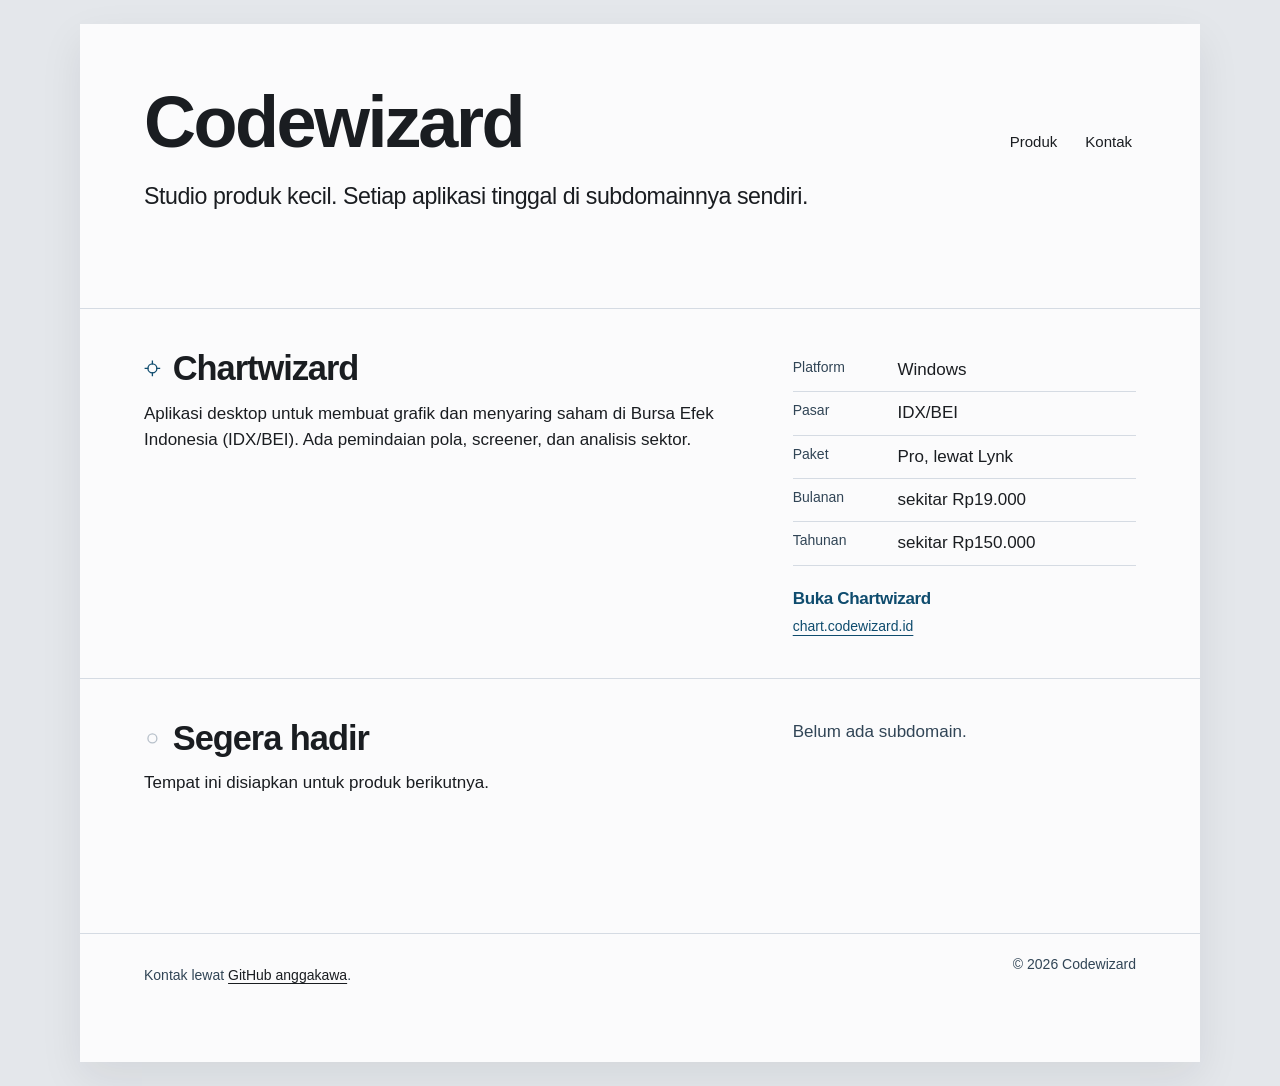
==== index.html @ c49f13eb "Add the Codewizard studio landing page A static imprint for codewizard.id, with Chartwizard as the f" ====
<!DOCTYPE html>
<html lang="id">
  <head>
    <meta charset="utf-8">
    <meta name="viewport" content="width=device-width, initial-scale=1">
    <title>Codewizard — Studio produk</title>
    <meta name="description" content="Codewizard adalah studio produk kecil. Chartwizard, aplikasi grafik dan penyaring saham IDX/BEI untuk Windows, ada di chart.codewizard.id.">
    <link rel="canonical" href="https://codewizard.id/">
    <meta name="theme-color" content="#fbfbfc">
    <meta name="color-scheme" content="light">
    <meta property="og:site_name" content="Codewizard">
    <meta property="og:title" content="Codewizard — Studio produk">
    <meta property="og:description" content="Studio produk kecil. Chartwizard, aplikasi grafik dan penyaring saham IDX/BEI untuk Windows, ada di chart.codewizard.id.">
    <meta property="og:url" content="https://codewizard.id/">
    <meta property="og:type" content="website">
    <meta property="og:locale" content="id_ID">
    <meta property="og:image" content="https://codewizard.id/og.png">
    <meta property="og:image:width" content="1200">
    <meta property="og:image:height" content="630">
    <meta property="og:image:alt" content="Codewizard, studio produk kecil.">
    <meta name="twitter:card" content="summary_large_image">
    <meta name="twitter:title" content="Codewizard — Studio produk">
    <meta name="twitter:description" content="Studio produk kecil. Chartwizard, aplikasi grafik dan penyaring saham IDX/BEI untuk Windows, ada di chart.codewizard.id.">
    <meta name="twitter:image" content="https://codewizard.id/og.png">
    <link rel="icon" href="/favicon.svg" type="image/svg+xml">
    <link rel="icon" href="/favicon-32.png" type="image/png" sizes="32x32">
    <link rel="apple-touch-icon" href="/apple-touch-icon.png">
    <link rel="preload" href="/fonts/schibsted-grotesk-latin.woff2" as="font" type="font/woff2" crossorigin>
    <link rel="stylesheet" href="/styles.css">
    <script type="application/ld+json">
      {
        "@context": "https://schema.org",
        "@type": "Organization",
        "name": "Codewizard",
        "url": "https://codewizard.id/",
        "description": "Studio produk kecil. Setiap aplikasi tinggal di subdomainnya sendiri.",
        "sameAs": ["https://github.com/anggakawa"]
      }
    </script>
  </head>
  <body>
    <a class="lewati" href="#daftar">Langsung ke daftar produk</a>
    <div class="lembar">
      <header class="kepala">
        <h1><a href="/">Codewizard</a></h1>
        <nav aria-label="Utama">
          <a href="#daftar">Produk</a>
          <a href="#kolofon">Kontak</a>
        </nav>
      </header>
      <main>
        <p class="pengantar">Studio produk kecil. Setiap aplikasi tinggal di subdomainnya sendiri.</p>
        <section id="daftar" class="daftar" aria-label="Daftar produk">
          <!-- Fallback tanpa JavaScript. Jaga agar sama dengan products.js. -->
          <article class="produk">
            <div class="produk-isi">
              <h2>
                <svg class="register" viewBox="0 0 16 16" aria-hidden="true">
                  <circle cx="8" cy="8" r="4.25" fill="none" stroke="currentColor" stroke-width="1.25"></circle>
                  <path class="register-jarum" d="M8 1.2v2.5M8 12.3v2.5M1.2 8h2.5M12.3 8h2.5" fill="none" stroke="currentColor" stroke-width="1.25" stroke-linecap="square"></path>
                </svg><span>Chartwizard</span>
              </h2>
              <p>Aplikasi desktop untuk membuat grafik dan menyaring saham di Bursa Efek Indonesia (IDX/BEI). Ada pemindaian pola, screener, dan analisis sektor.</p>
            </div>
            <div class="produk-meta">
              <dl class="spesifikasi">
                <div>
                  <dt>Platform</dt>
                  <dd>Windows</dd>
                </div>
                <div>
                  <dt>Pasar</dt>
                  <dd>IDX/BEI</dd>
                </div>
                <div>
                  <dt>Paket</dt>
                  <dd>Pro, lewat Lynk</dd>
                </div>
                <div>
                  <dt>Bulanan</dt>
                  <dd>sekitar Rp19.000</dd>
                </div>
                <div>
                  <dt>Tahunan</dt>
                  <dd>sekitar Rp150.000</dd>
                </div>
              </dl>
              <a class="buka" href="https://chart.codewizard.id">
                <span class="buka-aksi">Buka Chartwizard</span>
                <span class="buka-domain">chart.codewizard.id</span>
              </a>
            </div>
          </article>
          <article class="produk produk-segera">
            <div class="produk-isi">
              <h2>
                <svg class="register register-kosong" viewBox="0 0 16 16" aria-hidden="true">
                  <circle cx="8" cy="8" r="4.25" fill="none" stroke="currentColor" stroke-width="1.25"></circle>
                </svg><span>Segera hadir</span>
              </h2>
              <p>Tempat ini disiapkan untuk produk berikutnya.</p>
            </div>
            <div class="produk-meta">
              <p class="kosong">Belum ada subdomain.</p>
            </div>
          </article>
        </section>
      </main>
      <footer id="kolofon" class="kolofon">
        <p>Kontak lewat <a href="https://github.com/anggakawa">GitHub anggakawa</a>.</p>
        <p>© 2026 Codewizard</p>
      </footer>
    </div>
    <script src="/products.js" defer></script>
    <script src="/site.js" defer></script>
  </body>
</html>
---- styles.css ----
@font-face {
  font-family: "Schibsted Grotesk";
  src: url("fonts/schibsted-grotesk-latin.woff2") format("woff2");
  font-weight: 400 900;
  font-style: normal;
  font-display: swap;
}

:root {
  /* Color */
  --color-desk: #e4e7eb;
  --color-sheet: #fbfbfc;
  --color-ink: #1a1d21;
  --color-secondary: #314556;
  --color-rule: #d5dbe3;
  --color-rule-strong: #b7c0ca;
  --color-accent: #0f4c6e;
  --color-hover: #f3f6f8;
  --color-select: #d3e3ee;
  --color-shadow: rgba(22, 26, 32, 0.08);

  /* Type */
  --font-sans: "Schibsted Grotesk", "Segoe UI", sans-serif;
  --font-size-display: clamp(2.4rem, 8vw, 4.5rem);
  --font-size-headline: clamp(2.2rem, 6vw, 3.5rem);
  --font-size-title: clamp(1.65rem, 3vw, 2.15rem);
  --font-size-lead: clamp(1.2rem, 2vw, 1.45rem);
  --font-size-body: 1.0625rem;
  --font-size-nav: 0.9375rem;
  --font-size-label: 0.875rem;
  --font-size-mark: 1.25rem;
  --font-weight-regular: 400;
  --font-weight-semibold: 600;
  --line-height-display: 0.96;
  --line-height-title: 1.15;
  --line-height-lead: 1.4;
  --line-height-body: 1.55;
  --letter-spacing-display: -0.035em;
  --letter-spacing-title: -0.03em;
  --letter-spacing-lead: -0.02em;
  --letter-spacing-action: -0.02em;

  /* Spacing */
  --space-1: 0.25rem;
  --space-2: 0.5rem;
  --space-3: 0.75rem;
  --space-4: 1rem;
  --space-5: 1.25rem;
  --space-6: 1.5rem;
  --space-7: 2rem;
  --space-8: 2.5rem;
  --space-9: 3rem;
  --space-sheet-x: clamp(1.25rem, 5vw, 4.5rem);
  --space-sheet-y: clamp(1.75rem, 5vw, 4.25rem);
  --space-section: clamp(3.25rem, 8vw, 6rem);
  --space-section-end: clamp(3.5rem, 9vw, 6rem);
  --space-error: clamp(3rem, 8vw, 5.5rem);

  /* Radius — the sheet stays square; the only curve is the drawn register mark. */
  --radius-none: 0;
  --radius-sheet: 0;

  /* Elevation and motion */
  --shadow-sheet: 0 16px 40px var(--color-shadow);
  --ease-arrive: cubic-bezier(0.16, 1, 0.3, 1);
  --duration-feedback: 150ms;
  --duration-state: 180ms;
  --duration-focal: 680ms;

  color-scheme: light;
}

*,
*::before,
*::after {
  box-sizing: border-box;
}

html {
  scrollbar-color: var(--color-rule-strong) transparent;
}

body {
  margin: 0;
  min-height: 100dvh;
  background: var(--color-desk);
  color: var(--color-ink);
  font-family: var(--font-sans);
  font-weight: var(--font-weight-regular);
  font-size: var(--font-size-body);
  line-height: var(--line-height-body);
  font-synthesis: none;
  text-rendering: optimizeLegibility;
  caret-color: var(--color-accent);
}

::selection {
  background: var(--color-select);
  color: var(--color-ink);
}

:focus-visible {
  outline: 2px solid var(--color-accent);
  outline-offset: 3px;
}

a {
  text-underline-offset: 0.22em;
  touch-action: manipulation;
}

.lewati {
  position: absolute;
  left: var(--space-4);
  top: 0;
  transform: translateY(-120%);
  background: var(--color-sheet);
  color: var(--color-ink);
  padding: var(--space-2) var(--space-4);
  border-radius: var(--radius-none);
  z-index: 2;
}

.lewati:focus {
  transform: none;
}

.lembar {
  display: flex;
  flex-direction: column;
  width: min(70rem, calc(100% - var(--space-9)));
  min-height: calc(100dvh - var(--space-9));
  margin: var(--space-6) auto;
  padding: var(--space-sheet-y) var(--space-sheet-x);
  background: var(--color-sheet);
  border-radius: var(--radius-sheet);
  box-shadow: var(--shadow-sheet);
}

.kepala {
  display: flex;
  flex-wrap: wrap;
  justify-content: space-between;
  align-items: baseline;
  gap: var(--space-3) var(--space-6);
}

h1,
.nama {
  margin: 0;
  color: var(--color-ink);
  font-weight: var(--font-weight-semibold);
  letter-spacing: var(--letter-spacing-display);
  line-height: var(--line-height-display);
  text-wrap: balance;
}

h1 {
  font-size: var(--font-size-display);
}

h1 a,
.nama {
  color: inherit;
  text-decoration: none;
  transition: color var(--duration-feedback) var(--ease-arrive), opacity var(--duration-feedback) linear;
}

h1 a:hover,
.nama:hover {
  opacity: 0.72;
}

h1 a:active,
.nama:active {
  opacity: 0.56;
}

.nama {
  font-size: var(--font-size-mark);
  letter-spacing: var(--letter-spacing-title);
}

nav {
  display: flex;
  gap: var(--space-5);
}

nav a {
  display: inline-flex;
  align-items: center;
  min-height: 2.75rem;
  padding: var(--space-2) var(--space-1);
  color: var(--color-ink);
  font-size: var(--font-size-nav);
  text-decoration: none;
  border-radius: var(--radius-none);
  transition: color var(--duration-feedback) var(--ease-arrive), opacity var(--duration-feedback) linear;
}

nav a:hover {
  color: var(--color-accent);
  text-decoration: underline;
  text-decoration-thickness: 1px;
}

nav a:active {
  opacity: 0.72;
}

.pengantar {
  max-width: 34em;
  margin: var(--space-4) 0 0;
  font-size: var(--font-size-lead);
  line-height: var(--line-height-lead);
  letter-spacing: var(--letter-spacing-lead);
  text-wrap: pretty;
}

main {
  display: flex;
  flex-direction: column;
  flex: 1;
}

.daftar {
  margin-top: var(--space-section);
  margin-bottom: var(--space-section-end);
}

.produk {
  display: grid;
  grid-template-columns: minmax(0, 1.4fr) minmax(15rem, 0.8fr);
  gap: var(--space-5) var(--space-9);
  margin-inline: calc(-1 * var(--space-sheet-x));
  padding: var(--space-8) var(--space-sheet-x);
  border-top: 1px solid var(--color-rule);
  border-radius: var(--radius-none);
  position: relative;
  transition: background-color var(--duration-state) var(--ease-arrive);
}

.produk:has(.buka:hover),
.produk:has(.buka:focus-visible) {
  background: var(--color-hover);
}

.produk:has(.buka):focus-within {
  outline: 2px solid var(--color-accent);
  outline-offset: -2px;
}

.produk:has(.buka) .buka:focus-visible {
  outline: none;
}

.produk-segera {
  cursor: default;
}

.produk h2 {
  display: flex;
  align-items: center;
  gap: var(--space-3);
  margin: 0 0 var(--space-3);
  font-size: var(--font-size-title);
  font-weight: var(--font-weight-semibold);
  letter-spacing: var(--letter-spacing-title);
  line-height: var(--line-height-title);
  text-wrap: balance;
}

.produk p {
  max-width: 38em;
  margin: 0;
}

.register {
  width: 1.05rem;
  height: 1.05rem;
  flex: none;
  color: var(--color-accent);
}

.register-kosong {
  color: var(--color-rule-strong);
}

/* The circle stays. The crosshairs slide into register once, on the first live title. */
.produk:not(.produk-segera):first-child .register-jarum {
  transform-box: fill-box;
  transform-origin: center;
  opacity: 1;
  animation: daftar-register var(--duration-focal) var(--ease-arrive);
}

.produk-meta {
  align-self: start;
}

.spesifikasi {
  margin: 0;
}

.spesifikasi div {
  display: grid;
  grid-template-columns: 5.8rem minmax(0, 1fr);
  gap: var(--space-3);
  padding: var(--space-2) 0;
  border-bottom: 1px solid var(--color-rule);
}

.spesifikasi dt {
  color: var(--color-secondary);
  font-size: var(--font-size-label);
}

.spesifikasi dd {
  margin: 0;
  font-variant-numeric: tabular-nums;
}

.buka {
  display: flex;
  flex-direction: column;
  align-items: flex-start;
  gap: var(--space-1);
  margin-top: var(--space-5);
  min-height: 2.75rem;
  color: var(--color-accent);
  text-decoration: none;
  border-radius: var(--radius-none);
}

.buka-aksi {
  display: inline-block;
  font-weight: var(--font-weight-semibold);
  letter-spacing: var(--letter-spacing-action);
  transition: transform var(--duration-feedback) var(--ease-arrive), opacity var(--duration-feedback) linear;
}

.buka:hover .buka-aksi,
.buka:focus-visible .buka-aksi {
  transform: translateX(3px);
}

.buka:active .buka-aksi {
  transform: translateX(1px);
  opacity: 0.72;
}

.buka-domain {
  font-size: var(--font-size-label);
  text-decoration: underline;
  text-decoration-thickness: 1px;
  overflow-wrap: anywhere;
}

.produk .buka::after {
  content: "";
  position: absolute;
  inset: 0;
}

.kosong {
  margin: 0;
  color: var(--color-secondary);
}

.halaman-hilang h1 {
  margin-top: var(--space-error);
  font-size: var(--font-size-headline);
}

.halaman-hilang .pengantar {
  margin-top: var(--space-4);
}

.halaman-hilang .buka {
  margin-top: var(--space-7);
}

.kolofon {
  display: flex;
  flex-wrap: wrap;
  justify-content: space-between;
  gap: var(--space-2) var(--space-6);
  margin-top: auto;
  margin-inline: calc(-1 * var(--space-sheet-x));
  padding: var(--space-5) var(--space-sheet-x) 0;
  border-top: 1px solid var(--color-rule);
  color: var(--color-secondary);
  font-size: var(--font-size-label);
}

.kolofon p {
  margin: 0;
}

.kolofon a {
  display: inline-flex;
  align-items: center;
  min-height: 2.75rem;
  color: var(--color-ink);
  border-radius: var(--radius-none);
  transition: color var(--duration-feedback) var(--ease-arrive), opacity var(--duration-feedback) linear;
}

.kolofon a:hover {
  color: var(--color-accent);
}

.kolofon a:active {
  opacity: 0.72;
}

@keyframes daftar-register {
  from {
    transform: translate(3px, 3px);
    opacity: 0.45;
  }
  to {
    transform: translate(0, 0);
    opacity: 1;
  }
}

@media (max-width: 720px) {
  .lembar {
    width: 100%;
    min-height: 100dvh;
    margin: 0;
    box-shadow: none;
  }

  .produk {
    grid-template-columns: 1fr;
    gap: var(--space-6);
  }
}

@media (prefers-reduced-motion: reduce) {
  .produk:not(.produk-segera):first-child .register-jarum {
    animation: none;
    transform: none;
    opacity: 1;
  }

  .buka:hover .buka-aksi,
  .buka:focus-visible .buka-aksi,
  .buka:active .buka-aksi {
    transform: none;
  }
}

@media print {
  body {
    background: var(--color-sheet);
  }

  .lembar {
    width: auto;
    min-height: 0;
    margin: 0;
    box-shadow: none;
  }

  .lewati {
    display: none;
  }
}
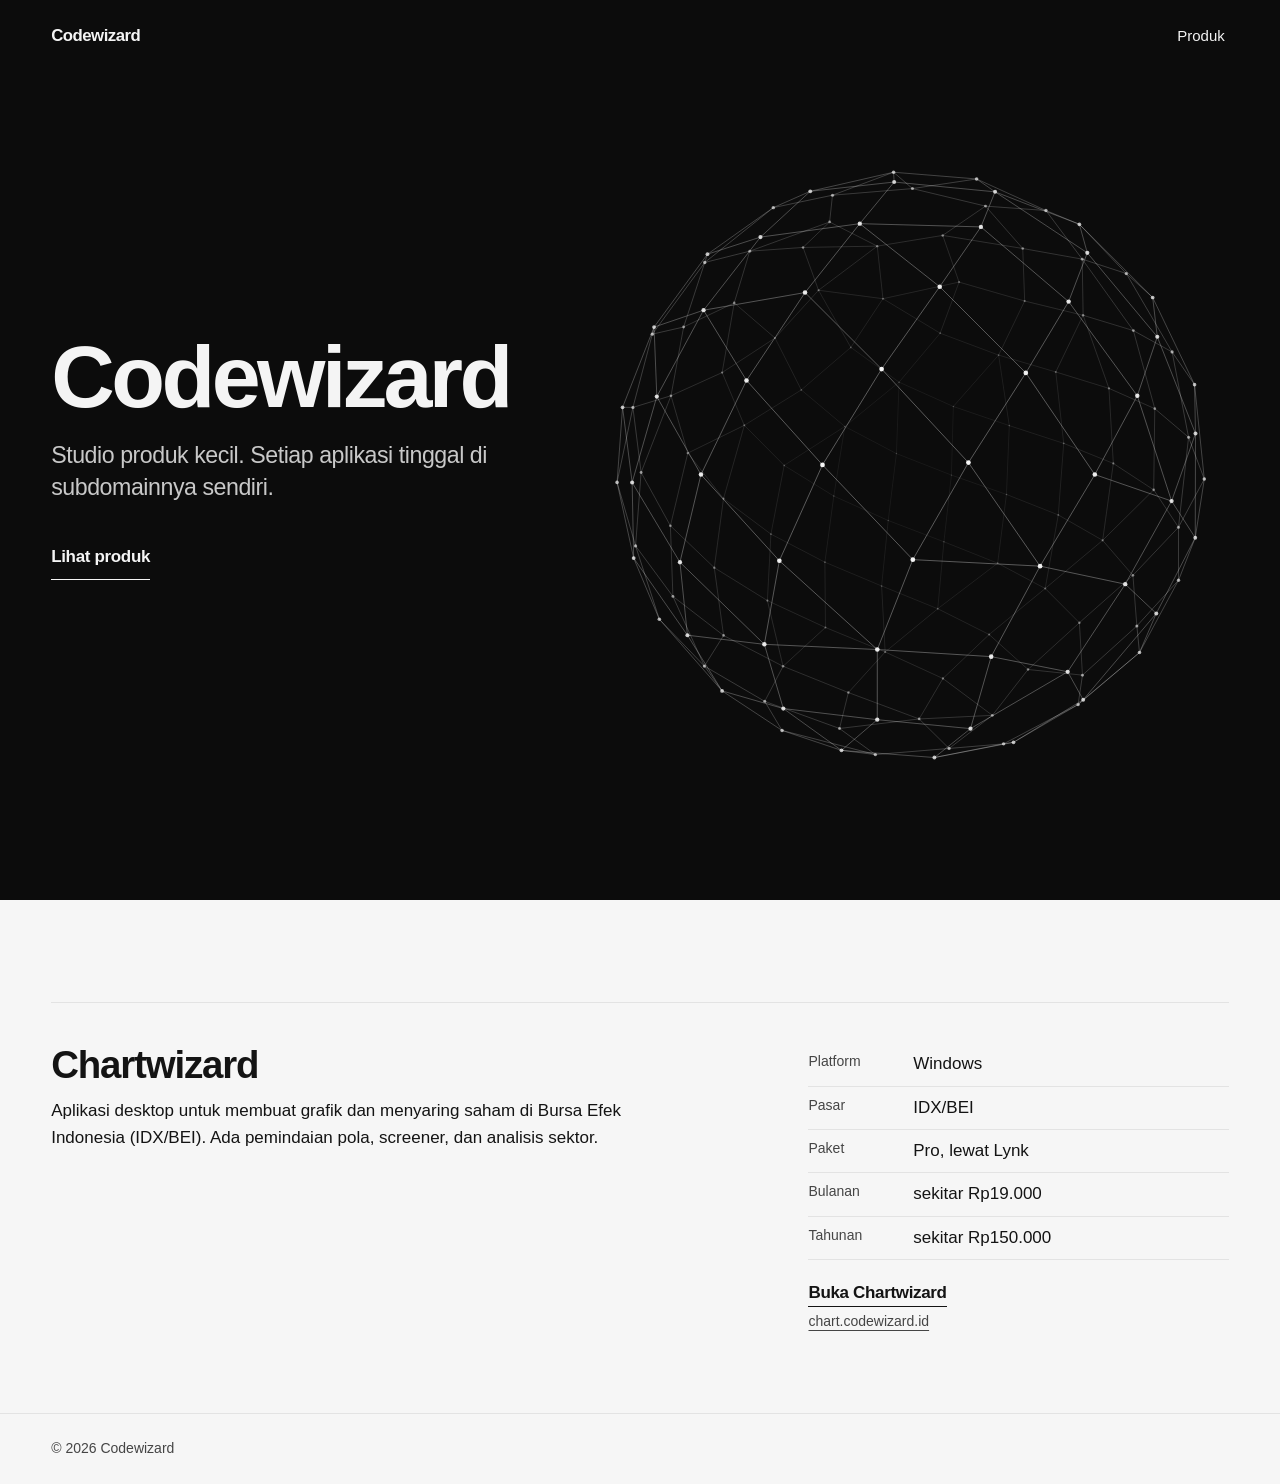
==== commit 18461fa7: "Give the landing page a monochrome globe hero The first screen is now a night field with a slow wire" ====
--- a/index.html
+++ b/index.html
@@ -6,7 +6,7 @@
     <title>Codewizard — Studio produk</title>
     <meta name="description" content="Codewizard adalah studio produk kecil. Chartwizard, aplikasi grafik dan penyaring saham IDX/BEI untuk Windows, ada di chart.codewizard.id.">
     <link rel="canonical" href="https://codewizard.id/">
-    <meta name="theme-color" content="#fbfbfc">
+    <meta name="theme-color" content="#0c0c0c">
     <meta name="color-scheme" content="light">
     <meta property="og:site_name" content="Codewizard">
     <meta property="og:title" content="Codewizard — Studio produk">
@@ -33,85 +33,70 @@
         "@type": "Organization",
         "name": "Codewizard",
         "url": "https://codewizard.id/",
-        "description": "Studio produk kecil. Setiap aplikasi tinggal di subdomainnya sendiri.",
-        "sameAs": ["https://github.com/anggakawa"]
+        "description": "Studio produk kecil. Setiap aplikasi tinggal di subdomainnya sendiri."
       }
     </script>
   </head>
   <body>
     <a class="lewati" href="#daftar">Langsung ke daftar produk</a>
-    <div class="lembar">
-      <header class="kepala">
-        <h1><a href="/">Codewizard</a></h1>
-        <nav aria-label="Utama">
-          <a href="#daftar">Produk</a>
-          <a href="#kolofon">Kontak</a>
-        </nav>
-      </header>
-      <main>
-        <p class="pengantar">Studio produk kecil. Setiap aplikasi tinggal di subdomainnya sendiri.</p>
-        <section id="daftar" class="daftar" aria-label="Daftar produk">
-          <!-- Fallback tanpa JavaScript. Jaga agar sama dengan products.js. -->
-          <article class="produk">
-            <div class="produk-isi">
-              <h2>
-                <svg class="register" viewBox="0 0 16 16" aria-hidden="true">
-                  <circle cx="8" cy="8" r="4.25" fill="none" stroke="currentColor" stroke-width="1.25"></circle>
-                  <path class="register-jarum" d="M8 1.2v2.5M8 12.3v2.5M1.2 8h2.5M12.3 8h2.5" fill="none" stroke="currentColor" stroke-width="1.25" stroke-linecap="square"></path>
-                </svg><span>Chartwizard</span>
-              </h2>
-              <p>Aplikasi desktop untuk membuat grafik dan menyaring saham di Bursa Efek Indonesia (IDX/BEI). Ada pemindaian pola, screener, dan analisis sektor.</p>
-            </div>
-            <div class="produk-meta">
-              <dl class="spesifikasi">
-                <div>
-                  <dt>Platform</dt>
-                  <dd>Windows</dd>
-                </div>
-                <div>
-                  <dt>Pasar</dt>
-                  <dd>IDX/BEI</dd>
-                </div>
-                <div>
-                  <dt>Paket</dt>
-                  <dd>Pro, lewat Lynk</dd>
-                </div>
-                <div>
-                  <dt>Bulanan</dt>
-                  <dd>sekitar Rp19.000</dd>
-                </div>
-                <div>
-                  <dt>Tahunan</dt>
-                  <dd>sekitar Rp150.000</dd>
-                </div>
-              </dl>
-              <a class="buka" href="https://chart.codewizard.id">
-                <span class="buka-aksi">Buka Chartwizard</span>
-                <span class="buka-domain">chart.codewizard.id</span>
-              </a>
-            </div>
-          </article>
-          <article class="produk produk-segera">
-            <div class="produk-isi">
-              <h2>
-                <svg class="register register-kosong" viewBox="0 0 16 16" aria-hidden="true">
-                  <circle cx="8" cy="8" r="4.25" fill="none" stroke="currentColor" stroke-width="1.25"></circle>
-                </svg><span>Segera hadir</span>
-              </h2>
-              <p>Tempat ini disiapkan untuk produk berikutnya.</p>
-            </div>
-            <div class="produk-meta">
-              <p class="kosong">Belum ada subdomain.</p>
-            </div>
-          </article>
-        </section>
-      </main>
-      <footer id="kolofon" class="kolofon">
-        <p>Kontak lewat <a href="https://github.com/anggakawa">GitHub anggakawa</a>.</p>
-        <p>© 2026 Codewizard</p>
-      </footer>
-    </div>
+    <main>
+      <section class="hero" aria-labelledby="nama-studio">
+        <header class="kepala">
+          <a class="nama" href="/">Codewizard</a>
+          <nav aria-label="Utama">
+            <a href="#daftar">Produk</a>
+          </nav>
+        </header>
+        <div class="hero-isi">
+          <h1 id="nama-studio">Codewizard</h1>
+          <p class="pengantar">Studio produk kecil. Setiap aplikasi tinggal di subdomainnya sendiri.</p>
+          <a class="hero-lanjut" href="#daftar">Lihat produk</a>
+        </div>
+        <canvas id="bola" class="bola" aria-hidden="true"></canvas>
+      </section>
+      <section id="daftar" class="daftar lebar" aria-label="Daftar produk">
+        <!-- Fallback tanpa JavaScript. Jaga agar sama dengan products.js. -->
+        <article class="produk">
+          <div class="produk-isi">
+            <h2>Chartwizard</h2>
+            <p>Aplikasi desktop untuk membuat grafik dan menyaring saham di Bursa Efek Indonesia (IDX/BEI). Ada pemindaian pola, screener, dan analisis sektor.</p>
+          </div>
+          <div class="produk-meta">
+            <dl class="spesifikasi">
+              <div>
+                <dt>Platform</dt>
+                <dd>Windows</dd>
+              </div>
+              <div>
+                <dt>Pasar</dt>
+                <dd>IDX/BEI</dd>
+              </div>
+              <div>
+                <dt>Paket</dt>
+                <dd>Pro, lewat Lynk</dd>
+              </div>
+              <div>
+                <dt>Bulanan</dt>
+                <dd>sekitar Rp19.000</dd>
+              </div>
+              <div>
+                <dt>Tahunan</dt>
+                <dd>sekitar Rp150.000</dd>
+              </div>
+            </dl>
+            <a class="buka" href="https://chart.codewizard.id">
+              <span class="buka-aksi">Buka Chartwizard</span>
+              <span class="buka-domain">chart.codewizard.id</span>
+            </a>
+          </div>
+        </article>
+      </section>
+    </main>
+    <footer class="kolofon">
+      <p class="lebar">© 2026 Codewizard</p>
+    </footer>
     <script src="/products.js" defer></script>
     <script src="/site.js" defer></script>
+    <script src="/globe.js" defer></script>
   </body>
 </html>
--- a/styles.css
+++ b/styles.css
@@ -7,40 +7,38 @@
 }
 
 :root {
-  /* Color */
-  --color-desk: #e4e7eb;
-  --color-sheet: #fbfbfc;
-  --color-ink: #1a1d21;
-  --color-secondary: #314556;
-  --color-rule: #d5dbe3;
-  --color-rule-strong: #b7c0ca;
-  --color-accent: #0f4c6e;
-  --color-hover: #f3f6f8;
-  --color-select: #d3e3ee;
-  --color-shadow: rgba(22, 26, 32, 0.08);
-
-  /* Type */
+  --color-night: #0c0c0c;
+  --color-paper: #f6f6f6;
+  --color-ink: #141414;
+  --color-ink-inverse: #f4f4f4;
+  --color-secondary: #454545;
+  --color-secondary-inverse: #c8c8c8;
+  --color-rule: #e3e3e3;
+  --color-rule-inverse: #2c2c2c;
+  --color-hover: #ececec;
+  --color-select: #dedede;
+  --color-select-inverse: #3a3a3a;
+
   --font-sans: "Schibsted Grotesk", "Segoe UI", sans-serif;
-  --font-size-display: clamp(2.4rem, 8vw, 4.5rem);
-  --font-size-headline: clamp(2.2rem, 6vw, 3.5rem);
-  --font-size-title: clamp(1.65rem, 3vw, 2.15rem);
+  --font-size-display: clamp(3.1rem, 7vw, 5.5rem);
+  --font-size-headline: clamp(2.2rem, 6vw, 3.6rem);
+  --font-size-title: clamp(1.8rem, 3vw, 2.4rem);
   --font-size-lead: clamp(1.2rem, 2vw, 1.45rem);
   --font-size-body: 1.0625rem;
   --font-size-nav: 0.9375rem;
   --font-size-label: 0.875rem;
-  --font-size-mark: 1.25rem;
+  --font-size-mark: 1.05rem;
   --font-weight-regular: 400;
   --font-weight-semibold: 600;
-  --line-height-display: 0.96;
-  --line-height-title: 1.15;
+  --line-height-display: 0.94;
+  --line-height-title: 1.12;
   --line-height-lead: 1.4;
   --line-height-body: 1.55;
-  --letter-spacing-display: -0.035em;
+  --letter-spacing-display: -0.04em;
   --letter-spacing-title: -0.03em;
   --letter-spacing-lead: -0.02em;
   --letter-spacing-action: -0.02em;
 
-  /* Spacing */
   --space-1: 0.25rem;
   --space-2: 0.5rem;
   --space-3: 0.75rem;
@@ -50,22 +48,15 @@
   --space-7: 2rem;
   --space-8: 2.5rem;
   --space-9: 3rem;
-  --space-sheet-x: clamp(1.25rem, 5vw, 4.5rem);
-  --space-sheet-y: clamp(1.75rem, 5vw, 4.25rem);
-  --space-section: clamp(3.25rem, 8vw, 6rem);
-  --space-section-end: clamp(3.5rem, 9vw, 6rem);
-  --space-error: clamp(3rem, 8vw, 5.5rem);
-
-  /* Radius — the sheet stays square; the only curve is the drawn register mark. */
+  --space-10: 4rem;
+  --space-sheet-x: clamp(1.25rem, 4vw, 3.5rem);
+  --space-section: clamp(4rem, 8vw, 6.5rem);
+
   --radius-none: 0;
-  --radius-sheet: 0;
-
-  /* Elevation and motion */
-  --shadow-sheet: 0 16px 40px var(--color-shadow);
+
   --ease-arrive: cubic-bezier(0.16, 1, 0.3, 1);
   --duration-feedback: 150ms;
   --duration-state: 180ms;
-  --duration-focal: 680ms;
 
   color-scheme: light;
 }
@@ -77,13 +68,12 @@
 }
 
 html {
-  scrollbar-color: var(--color-rule-strong) transparent;
+  scrollbar-color: #bdbdbd transparent;
 }
 
 body {
   margin: 0;
-  min-height: 100dvh;
-  background: var(--color-desk);
+  background: var(--color-paper);
   color: var(--color-ink);
   font-family: var(--font-sans);
   font-weight: var(--font-weight-regular);
@@ -91,7 +81,7 @@
   line-height: var(--line-height-body);
   font-synthesis: none;
   text-rendering: optimizeLegibility;
-  caret-color: var(--color-accent);
+  caret-color: var(--color-ink);
 }
 
 ::selection {
@@ -100,7 +90,7 @@
 }
 
 :focus-visible {
-  outline: 2px solid var(--color-accent);
+  outline: 2px solid currentColor;
   outline-offset: 3px;
 }
 
@@ -111,74 +101,87 @@
 
 .lewati {
   position: absolute;
+  width: 1px;
+  height: 1px;
+  padding: 0;
+  margin: -1px;
+  overflow: hidden;
+  clip: rect(0, 0, 0, 0);
+  white-space: nowrap;
+  border: 0;
+}
+
+.lewati:focus {
+  width: auto;
+  height: auto;
+  margin: 0;
+  overflow: visible;
+  clip: auto;
   left: var(--space-4);
-  top: 0;
-  transform: translateY(-120%);
-  background: var(--color-sheet);
+  top: var(--space-4);
+  padding: var(--space-2) var(--space-4);
+  background: var(--color-paper);
   color: var(--color-ink);
-  padding: var(--space-2) var(--space-4);
-  border-radius: var(--radius-none);
+  border-radius: var(--radius-none);
+  z-index: 3;
+}
+
+.lebar {
+  padding-left: max(var(--space-sheet-x), calc((100vw - 76rem) / 2));
+  padding-right: var(--space-sheet-x);
+}
+
+.hero {
+  position: relative;
+  display: grid;
+  grid-template-columns: minmax(0, 0.92fr) minmax(280px, 1.08fr);
+  grid-template-rows: auto 1fr;
+  align-items: center;
+  min-height: 100svh;
+  padding: 0 var(--space-sheet-x) var(--space-8);
+  background: var(--color-night);
+  color: var(--color-ink-inverse);
+  overflow: hidden;
+}
+
+.hero ::selection {
+  background: var(--color-select-inverse);
+  color: var(--color-ink-inverse);
+}
+
+.kepala {
+  position: relative;
   z-index: 2;
-}
-
-.lewati:focus {
-  transform: none;
-}
-
-.lembar {
-  display: flex;
-  flex-direction: column;
-  width: min(70rem, calc(100% - var(--space-9)));
-  min-height: calc(100dvh - var(--space-9));
-  margin: var(--space-6) auto;
-  padding: var(--space-sheet-y) var(--space-sheet-x);
-  background: var(--color-sheet);
-  border-radius: var(--radius-sheet);
-  box-shadow: var(--shadow-sheet);
-}
-
-.kepala {
   display: flex;
   flex-wrap: wrap;
   justify-content: space-between;
-  align-items: baseline;
+  align-items: center;
   gap: var(--space-3) var(--space-6);
-}
-
-h1,
-.nama {
-  margin: 0;
+  grid-column: 1 / -1;
+  min-height: 4.5rem;
+}
+
+.kepala-terang {
+  position: relative;
   color: var(--color-ink);
-  font-weight: var(--font-weight-semibold);
-  letter-spacing: var(--letter-spacing-display);
-  line-height: var(--line-height-display);
-  text-wrap: balance;
-}
-
-h1 {
-  font-size: var(--font-size-display);
-}
-
-h1 a,
+}
+
 .nama {
   color: inherit;
+  font-size: var(--font-size-mark);
+  font-weight: var(--font-weight-semibold);
+  letter-spacing: var(--letter-spacing-title);
   text-decoration: none;
-  transition: color var(--duration-feedback) var(--ease-arrive), opacity var(--duration-feedback) linear;
-}
-
-h1 a:hover,
+  border-radius: var(--radius-none);
+  transition: opacity var(--duration-feedback) linear;
+}
+
 .nama:hover {
   opacity: 0.72;
 }
 
-h1 a:active,
 .nama:active {
-  opacity: 0.56;
-}
-
-.nama {
-  font-size: var(--font-size-mark);
-  letter-spacing: var(--letter-spacing-title);
+  opacity: 0.5;
 }
 
 nav {
@@ -191,49 +194,100 @@
   align-items: center;
   min-height: 2.75rem;
   padding: var(--space-2) var(--space-1);
-  color: var(--color-ink);
+  color: inherit;
   font-size: var(--font-size-nav);
   text-decoration: none;
   border-radius: var(--radius-none);
-  transition: color var(--duration-feedback) var(--ease-arrive), opacity var(--duration-feedback) linear;
+  transition: opacity var(--duration-feedback) linear;
 }
 
 nav a:hover {
-  color: var(--color-accent);
   text-decoration: underline;
   text-decoration-thickness: 1px;
 }
 
 nav a:active {
-  opacity: 0.72;
+  opacity: 0.6;
+}
+
+.hero-isi {
+  position: relative;
+  z-index: 1;
+  grid-column: 1;
+  grid-row: 2;
+  max-width: 36rem;
+  padding-top: var(--space-6);
+  padding-bottom: var(--space-8);
+  padding-right: var(--space-4);
+}
+
+h1 {
+  margin: 0;
+  font-size: var(--font-size-display);
+  font-weight: var(--font-weight-semibold);
+  letter-spacing: var(--letter-spacing-display);
+  line-height: var(--line-height-display);
+  text-wrap: balance;
 }
 
 .pengantar {
-  max-width: 34em;
-  margin: var(--space-4) 0 0;
+  max-width: 28em;
+  margin: var(--space-5) 0 0;
+  color: var(--color-secondary);
   font-size: var(--font-size-lead);
   line-height: var(--line-height-lead);
   letter-spacing: var(--letter-spacing-lead);
   text-wrap: pretty;
 }
 
-main {
-  display: flex;
-  flex-direction: column;
-  flex: 1;
+.hero .pengantar {
+  color: var(--color-secondary-inverse);
+}
+
+.hero-lanjut {
+  display: inline-flex;
+  align-items: center;
+  min-height: 2.75rem;
+  margin-top: var(--space-7);
+  color: var(--color-ink-inverse);
+  font-weight: var(--font-weight-semibold);
+  letter-spacing: var(--letter-spacing-action);
+  text-decoration: none;
+  border-bottom: 1px solid var(--color-ink-inverse);
+  border-radius: var(--radius-none);
+  transition: opacity var(--duration-feedback) linear, transform var(--duration-feedback) var(--ease-arrive);
+}
+
+.hero-lanjut:hover,
+.hero-lanjut:focus-visible {
+  transform: translateX(3px);
+}
+
+.hero-lanjut:active {
+  opacity: 0.65;
+  transform: translateX(1px);
+}
+
+.bola {
+  grid-column: 2;
+  grid-row: 2;
+  width: 100%;
+  height: min(78vh, 760px);
+  display: block;
+  background: var(--color-night);
 }
 
 .daftar {
-  margin-top: var(--space-section);
-  margin-bottom: var(--space-section-end);
+  padding-top: var(--space-section);
+  padding-bottom: var(--space-8);
+  background: var(--color-paper);
 }
 
 .produk {
   display: grid;
-  grid-template-columns: minmax(0, 1.4fr) minmax(15rem, 0.8fr);
-  gap: var(--space-5) var(--space-9);
-  margin-inline: calc(-1 * var(--space-sheet-x));
-  padding: var(--space-8) var(--space-sheet-x);
+  grid-template-columns: minmax(0, 1.35fr) minmax(16rem, 0.8fr);
+  gap: var(--space-6) var(--space-9);
+  padding: var(--space-8) 0;
   border-top: 1px solid var(--color-rule);
   border-radius: var(--radius-none);
   position: relative;
@@ -246,7 +300,7 @@
 }
 
 .produk:has(.buka):focus-within {
-  outline: 2px solid var(--color-accent);
+  outline: 2px solid var(--color-ink);
   outline-offset: -2px;
 }
 
@@ -254,14 +308,7 @@
   outline: none;
 }
 
-.produk-segera {
-  cursor: default;
-}
-
 .produk h2 {
-  display: flex;
-  align-items: center;
-  gap: var(--space-3);
   margin: 0 0 var(--space-3);
   font-size: var(--font-size-title);
   font-weight: var(--font-weight-semibold);
@@ -273,25 +320,6 @@
 .produk p {
   max-width: 38em;
   margin: 0;
-}
-
-.register {
-  width: 1.05rem;
-  height: 1.05rem;
-  flex: none;
-  color: var(--color-accent);
-}
-
-.register-kosong {
-  color: var(--color-rule-strong);
-}
-
-/* The circle stays. The crosshairs slide into register once, on the first live title. */
-.produk:not(.produk-segera):first-child .register-jarum {
-  transform-box: fill-box;
-  transform-origin: center;
-  opacity: 1;
-  animation: daftar-register var(--duration-focal) var(--ease-arrive);
 }
 
 .produk-meta {
@@ -327,7 +355,7 @@
   gap: var(--space-1);
   margin-top: var(--space-5);
   min-height: 2.75rem;
-  color: var(--color-accent);
+  color: var(--color-ink);
   text-decoration: none;
   border-radius: var(--radius-none);
 }
@@ -336,6 +364,7 @@
   display: inline-block;
   font-weight: var(--font-weight-semibold);
   letter-spacing: var(--letter-spacing-action);
+  border-bottom: 1px solid var(--color-ink);
   transition: transform var(--duration-feedback) var(--ease-arrive), opacity var(--duration-feedback) linear;
 }
 
@@ -346,10 +375,11 @@
 
 .buka:active .buka-aksi {
   transform: translateX(1px);
-  opacity: 0.72;
+  opacity: 0.65;
 }
 
 .buka-domain {
+  color: var(--color-secondary);
   font-size: var(--font-size-label);
   text-decoration: underline;
   text-decoration-thickness: 1px;
@@ -367,13 +397,20 @@
   color: var(--color-secondary);
 }
 
+.halaman-hilang {
+  padding-top: clamp(4rem, 12vw, 8rem);
+  padding-bottom: var(--space-10);
+  min-height: calc(100svh - 8rem);
+}
+
 .halaman-hilang h1 {
-  margin-top: var(--space-error);
+  margin: 0;
+  max-width: 12em;
   font-size: var(--font-size-headline);
-}
-
-.halaman-hilang .pengantar {
-  margin-top: var(--space-4);
+  font-weight: var(--font-weight-semibold);
+  letter-spacing: var(--letter-spacing-display);
+  line-height: var(--line-height-display);
+  text-wrap: balance;
 }
 
 .halaman-hilang .buka {
@@ -381,13 +418,8 @@
 }
 
 .kolofon {
-  display: flex;
-  flex-wrap: wrap;
-  justify-content: space-between;
-  gap: var(--space-2) var(--space-6);
-  margin-top: auto;
-  margin-inline: calc(-1 * var(--space-sheet-x));
-  padding: var(--space-5) var(--space-sheet-x) 0;
+  padding-top: var(--space-6);
+  padding-bottom: var(--space-6);
   border-top: 1px solid var(--color-rule);
   color: var(--color-secondary);
   font-size: var(--font-size-label);
@@ -397,40 +429,32 @@
   margin: 0;
 }
 
-.kolofon a {
-  display: inline-flex;
-  align-items: center;
-  min-height: 2.75rem;
-  color: var(--color-ink);
-  border-radius: var(--radius-none);
-  transition: color var(--duration-feedback) var(--ease-arrive), opacity var(--duration-feedback) linear;
-}
-
-.kolofon a:hover {
-  color: var(--color-accent);
-}
-
-.kolofon a:active {
-  opacity: 0.72;
-}
-
-@keyframes daftar-register {
-  from {
-    transform: translate(3px, 3px);
-    opacity: 0.45;
-  }
-  to {
-    transform: translate(0, 0);
-    opacity: 1;
-  }
-}
-
 @media (max-width: 720px) {
-  .lembar {
-    width: 100%;
-    min-height: 100dvh;
-    margin: 0;
-    box-shadow: none;
+  .hero {
+    grid-template-columns: 1fr;
+    grid-template-rows: auto auto auto;
+    align-items: stretch;
+  }
+
+  .kepala {
+    grid-column: 1;
+    grid-row: 1;
+  }
+
+  .hero-isi {
+    grid-column: 1;
+    grid-row: 3;
+    max-width: none;
+    padding-top: var(--space-4);
+    padding-bottom: var(--space-8);
+  }
+
+  .bola {
+    grid-column: 1;
+    grid-row: 2;
+    height: 52vh;
+    min-height: 260px;
+    margin-top: 0;
   }
 
   .produk {
@@ -440,12 +464,10 @@
 }
 
 @media (prefers-reduced-motion: reduce) {
-  .produk:not(.produk-segera):first-child .register-jarum {
-    animation: none;
-    transform: none;
-    opacity: 1;
-  }
-
+  .hero-lanjut,
+  .hero-lanjut:hover,
+  .hero-lanjut:focus-visible,
+  .hero-lanjut:active,
   .buka:hover .buka-aksi,
   .buka:focus-visible .buka-aksi,
   .buka:active .buka-aksi {
@@ -454,15 +476,14 @@
 }
 
 @media print {
-  body {
-    background: var(--color-sheet);
-  }
-
-  .lembar {
-    width: auto;
+  .hero {
+    background: var(--color-paper);
+    color: var(--color-ink);
     min-height: 0;
-    margin: 0;
-    box-shadow: none;
+  }
+
+  .bola {
+    display: none;
   }
 
   .lewati {
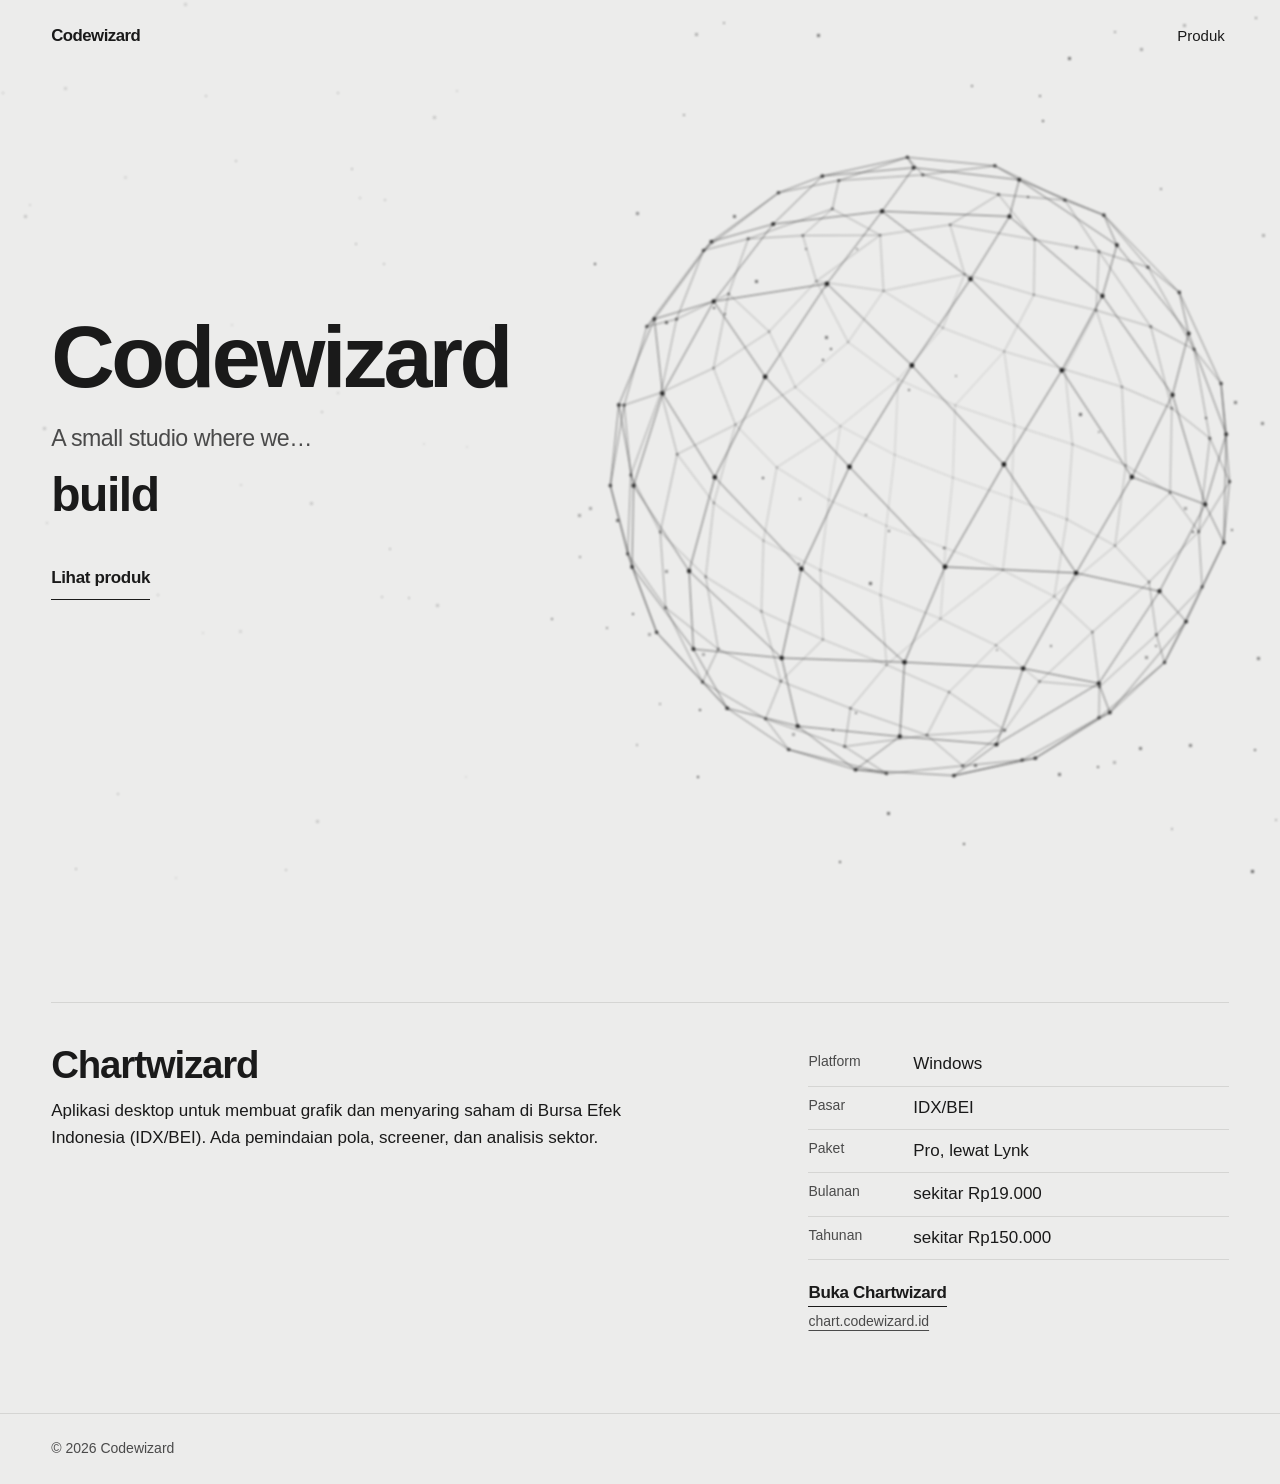
==== commit 02245842: "Put the hero on gray paper with a soft black globe The field is paper gray. The sphere and pixel dus" ====
--- a/index.html
+++ b/index.html
@@ -4,13 +4,13 @@
     <meta charset="utf-8">
     <meta name="viewport" content="width=device-width, initial-scale=1">
     <title>Codewizard — Studio produk</title>
-    <meta name="description" content="Codewizard adalah studio produk kecil. Chartwizard, aplikasi grafik dan penyaring saham IDX/BEI untuk Windows, ada di chart.codewizard.id.">
+    <meta name="description" content="Codewizard. A small studio where we build, deploy, and make it happen. Chartwizard, aplikasi grafik dan penyaring saham IDX/BEI untuk Windows, ada di chart.codewizard.id.">
     <link rel="canonical" href="https://codewizard.id/">
-    <meta name="theme-color" content="#0c0c0c">
+    <meta name="theme-color" content="#ececeb">
     <meta name="color-scheme" content="light">
     <meta property="og:site_name" content="Codewizard">
     <meta property="og:title" content="Codewizard — Studio produk">
-    <meta property="og:description" content="Studio produk kecil. Chartwizard, aplikasi grafik dan penyaring saham IDX/BEI untuk Windows, ada di chart.codewizard.id.">
+    <meta property="og:description" content="A small studio where we build, deploy, and make it happen. Chartwizard ada di chart.codewizard.id.">
     <meta property="og:url" content="https://codewizard.id/">
     <meta property="og:type" content="website">
     <meta property="og:locale" content="id_ID">
@@ -20,7 +20,7 @@
     <meta property="og:image:alt" content="Codewizard, studio produk kecil.">
     <meta name="twitter:card" content="summary_large_image">
     <meta name="twitter:title" content="Codewizard — Studio produk">
-    <meta name="twitter:description" content="Studio produk kecil. Chartwizard, aplikasi grafik dan penyaring saham IDX/BEI untuk Windows, ada di chart.codewizard.id.">
+    <meta name="twitter:description" content="A small studio where we build, deploy, and make it happen. Chartwizard ada di chart.codewizard.id.">
     <meta name="twitter:image" content="https://codewizard.id/og.png">
     <link rel="icon" href="/favicon.svg" type="image/svg+xml">
     <link rel="icon" href="/favicon-32.png" type="image/png" sizes="32x32">
@@ -40,19 +40,22 @@
   <body>
     <a class="lewati" href="#daftar">Langsung ke daftar produk</a>
     <main>
-      <section class="hero" aria-labelledby="nama-studio">
+      <section class="hero" lang="en" aria-labelledby="nama-studio">
+        <canvas id="bola" class="bola" aria-hidden="true"></canvas>
         <header class="kepala">
           <a class="nama" href="/">Codewizard</a>
           <nav aria-label="Utama">
             <a href="#daftar">Produk</a>
           </nav>
         </header>
+        <div class="bola-ruang" aria-hidden="true"></div>
         <div class="hero-isi">
           <h1 id="nama-studio">Codewizard</h1>
-          <p class="pengantar">Studio produk kecil. Setiap aplikasi tinggal di subdomainnya sendiri.</p>
+          <p class="pengantar">A small studio where we…</p>
+          <p class="kata-baris"><span class="kata" id="kata">build</span></p>
+          <p class="sr">A small studio where we build, deploy, and make it happen.</p>
           <a class="hero-lanjut" href="#daftar">Lihat produk</a>
         </div>
-        <canvas id="bola" class="bola" aria-hidden="true"></canvas>
       </section>
       <section id="daftar" class="daftar lebar" aria-label="Daftar produk">
         <!-- Fallback tanpa JavaScript. Jaga agar sama dengan products.js. -->
--- a/styles.css
+++ b/styles.css
@@ -7,17 +7,13 @@
 }
 
 :root {
-  --color-night: #0c0c0c;
-  --color-paper: #f6f6f6;
-  --color-ink: #141414;
-  --color-ink-inverse: #f4f4f4;
-  --color-secondary: #454545;
-  --color-secondary-inverse: #c8c8c8;
-  --color-rule: #e3e3e3;
-  --color-rule-inverse: #2c2c2c;
-  --color-hover: #ececec;
-  --color-select: #dedede;
-  --color-select-inverse: #3a3a3a;
+  --color-paper: #ececeb;
+  --color-ink: #1a1a1a;
+  --color-secondary: #4a4a4a;
+  --color-rule: #d5d5d3;
+  --color-hover: #e2e2e0;
+  --color-select: #d2d2d0;
+  --color-dust: #2a2a2a;
 
   --font-sans: "Schibsted Grotesk", "Segoe UI", sans-serif;
   --font-size-display: clamp(3.1rem, 7vw, 5.5rem);
@@ -139,14 +135,9 @@
   align-items: center;
   min-height: 100svh;
   padding: 0 var(--space-sheet-x) var(--space-8);
-  background: var(--color-night);
-  color: var(--color-ink-inverse);
+  background: var(--color-paper);
+  color: var(--color-ink);
   overflow: hidden;
-}
-
-.hero ::selection {
-  background: var(--color-select-inverse);
-  color: var(--color-ink-inverse);
 }
 
 .kepala {
@@ -232,7 +223,7 @@
 
 .pengantar {
   max-width: 28em;
-  margin: var(--space-5) 0 0;
+  margin: var(--space-6) 0 0;
   color: var(--color-secondary);
   font-size: var(--font-size-lead);
   line-height: var(--line-height-lead);
@@ -240,8 +231,40 @@
   text-wrap: pretty;
 }
 
-.hero .pengantar {
-  color: var(--color-secondary-inverse);
+.kata-baris {
+  margin: var(--space-3) 0 0;
+  overflow: hidden;
+  font-size: clamp(1.7rem, 5vw, 3rem);
+  line-height: 1.15;
+  min-height: 1.2em;
+}
+
+.kata {
+  display: inline-block;
+  color: var(--color-ink);
+  font-size: 1em;
+  font-weight: var(--font-weight-semibold);
+  letter-spacing: var(--letter-spacing-title);
+  line-height: 1.15;
+  white-space: nowrap;
+  transition: opacity 380ms var(--ease-arrive), transform 380ms var(--ease-arrive);
+}
+
+.kata.sembunyi {
+  opacity: 0;
+  transform: translateY(-0.4em);
+}
+
+.sr {
+  position: absolute;
+  width: 1px;
+  height: 1px;
+  padding: 0;
+  margin: -1px;
+  overflow: hidden;
+  clip: rect(0, 0, 0, 0);
+  white-space: nowrap;
+  border: 0;
 }
 
 .hero-lanjut {
@@ -249,11 +272,11 @@
   align-items: center;
   min-height: 2.75rem;
   margin-top: var(--space-7);
-  color: var(--color-ink-inverse);
+  color: var(--color-ink);
   font-weight: var(--font-weight-semibold);
   letter-spacing: var(--letter-spacing-action);
   text-decoration: none;
-  border-bottom: 1px solid var(--color-ink-inverse);
+  border-bottom: 1px solid var(--color-ink);
   border-radius: var(--radius-none);
   transition: opacity var(--duration-feedback) linear, transform var(--duration-feedback) var(--ease-arrive);
 }
@@ -269,12 +292,18 @@
 }
 
 .bola {
-  grid-column: 2;
-  grid-row: 2;
+  position: absolute;
+  inset: 0;
+  z-index: 0;
   width: 100%;
-  height: min(78vh, 760px);
+  height: 100%;
   display: block;
-  background: var(--color-night);
+  pointer-events: none;
+  filter: blur(1px);
+}
+
+.bola-ruang {
+  display: none;
 }
 
 .daftar {
@@ -449,12 +478,12 @@
     padding-bottom: var(--space-8);
   }
 
-  .bola {
+  .bola-ruang {
+    display: block;
     grid-column: 1;
     grid-row: 2;
-    height: 52vh;
-    min-height: 260px;
-    margin-top: 0;
+    height: 46vh;
+    min-height: 240px;
   }
 
   .produk {
@@ -464,6 +493,13 @@
 }
 
 @media (prefers-reduced-motion: reduce) {
+  .kata,
+  .kata.sembunyi {
+    opacity: 1;
+    transform: none;
+    transition: none;
+  }
+
   .hero-lanjut,
   .hero-lanjut:hover,
   .hero-lanjut:focus-visible,
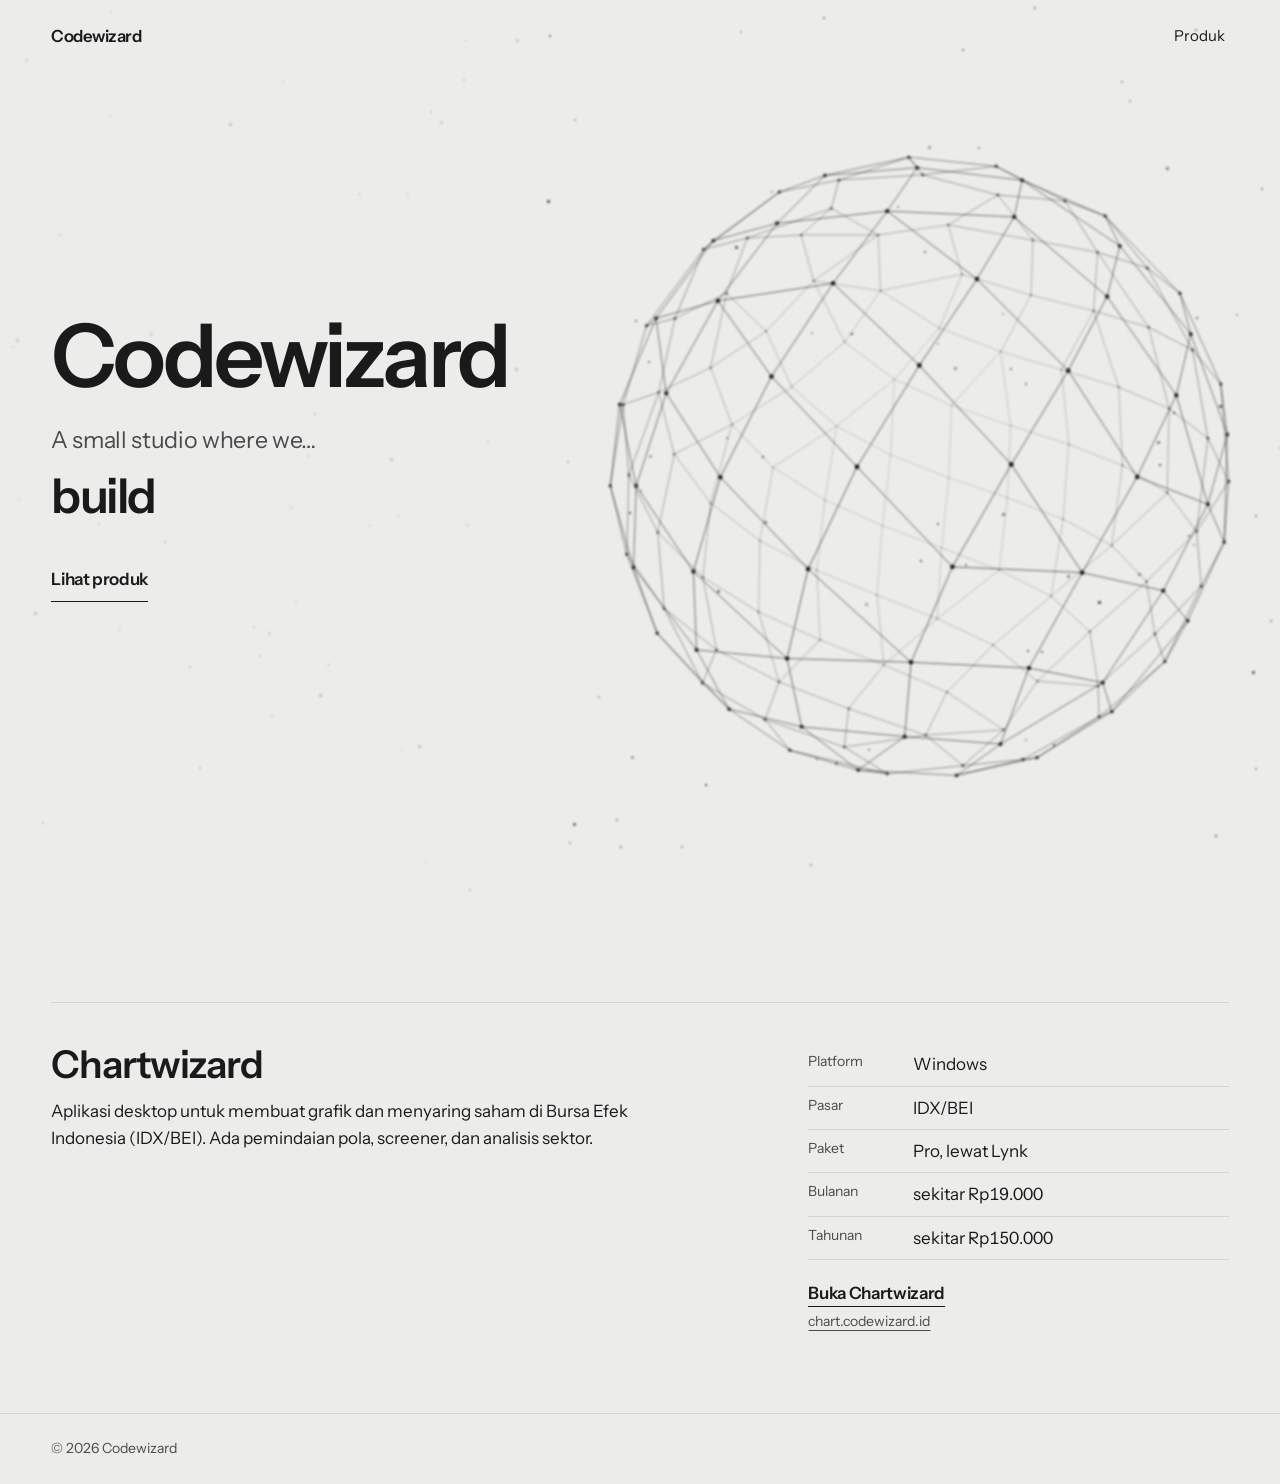
==== commit 083a8aa0: "Set the site type in Instrument Sans Replace the editorial grotesque with a self-hosted variable san" ====
--- a/index.html
+++ b/index.html
@@ -25,7 +25,7 @@
     <link rel="icon" href="/favicon.svg" type="image/svg+xml">
     <link rel="icon" href="/favicon-32.png" type="image/png" sizes="32x32">
     <link rel="apple-touch-icon" href="/apple-touch-icon.png">
-    <link rel="preload" href="/fonts/schibsted-grotesk-latin.woff2" as="font" type="font/woff2" crossorigin>
+    <link rel="preload" href="/fonts/instrument-sans-latin.woff2" as="font" type="font/woff2" crossorigin>
     <link rel="stylesheet" href="/styles.css">
     <script type="application/ld+json">
       {
--- a/styles.css
+++ b/styles.css
@@ -1,7 +1,7 @@
 @font-face {
-  font-family: "Schibsted Grotesk";
-  src: url("fonts/schibsted-grotesk-latin.woff2") format("woff2");
-  font-weight: 400 900;
+  font-family: "Instrument Sans";
+  src: url("fonts/instrument-sans-latin.woff2") format("woff2");
+  font-weight: 400 700;
   font-style: normal;
   font-display: swap;
 }
@@ -15,24 +15,25 @@
   --color-select: #d2d2d0;
   --color-dust: #2a2a2a;
 
-  --font-sans: "Schibsted Grotesk", "Segoe UI", sans-serif;
+  --font-sans: "Instrument Sans", "Segoe UI", sans-serif;
   --font-size-display: clamp(3.1rem, 7vw, 5.5rem);
   --font-size-headline: clamp(2.2rem, 6vw, 3.6rem);
   --font-size-title: clamp(1.8rem, 3vw, 2.4rem);
   --font-size-lead: clamp(1.2rem, 2vw, 1.45rem);
+  --font-size-phrase: clamp(1.7rem, 5vw, 3rem);
   --font-size-body: 1.0625rem;
   --font-size-nav: 0.9375rem;
   --font-size-label: 0.875rem;
   --font-size-mark: 1.05rem;
   --font-weight-regular: 400;
   --font-weight-semibold: 600;
-  --line-height-display: 0.94;
+  --line-height-display: 0.96;
   --line-height-title: 1.12;
-  --line-height-lead: 1.4;
+  --line-height-lead: 1.45;
   --line-height-body: 1.55;
-  --letter-spacing-display: -0.04em;
+  --letter-spacing-display: -0.045em;
   --letter-spacing-title: -0.03em;
-  --letter-spacing-lead: -0.02em;
+  --letter-spacing-lead: -0.015em;
   --letter-spacing-action: -0.02em;
 
   --space-1: 0.25rem;
@@ -234,7 +235,7 @@
 .kata-baris {
   margin: var(--space-3) 0 0;
   overflow: hidden;
-  font-size: clamp(1.7rem, 5vw, 3rem);
+  font-size: var(--font-size-phrase);
   line-height: 1.15;
   min-height: 1.2em;
 }
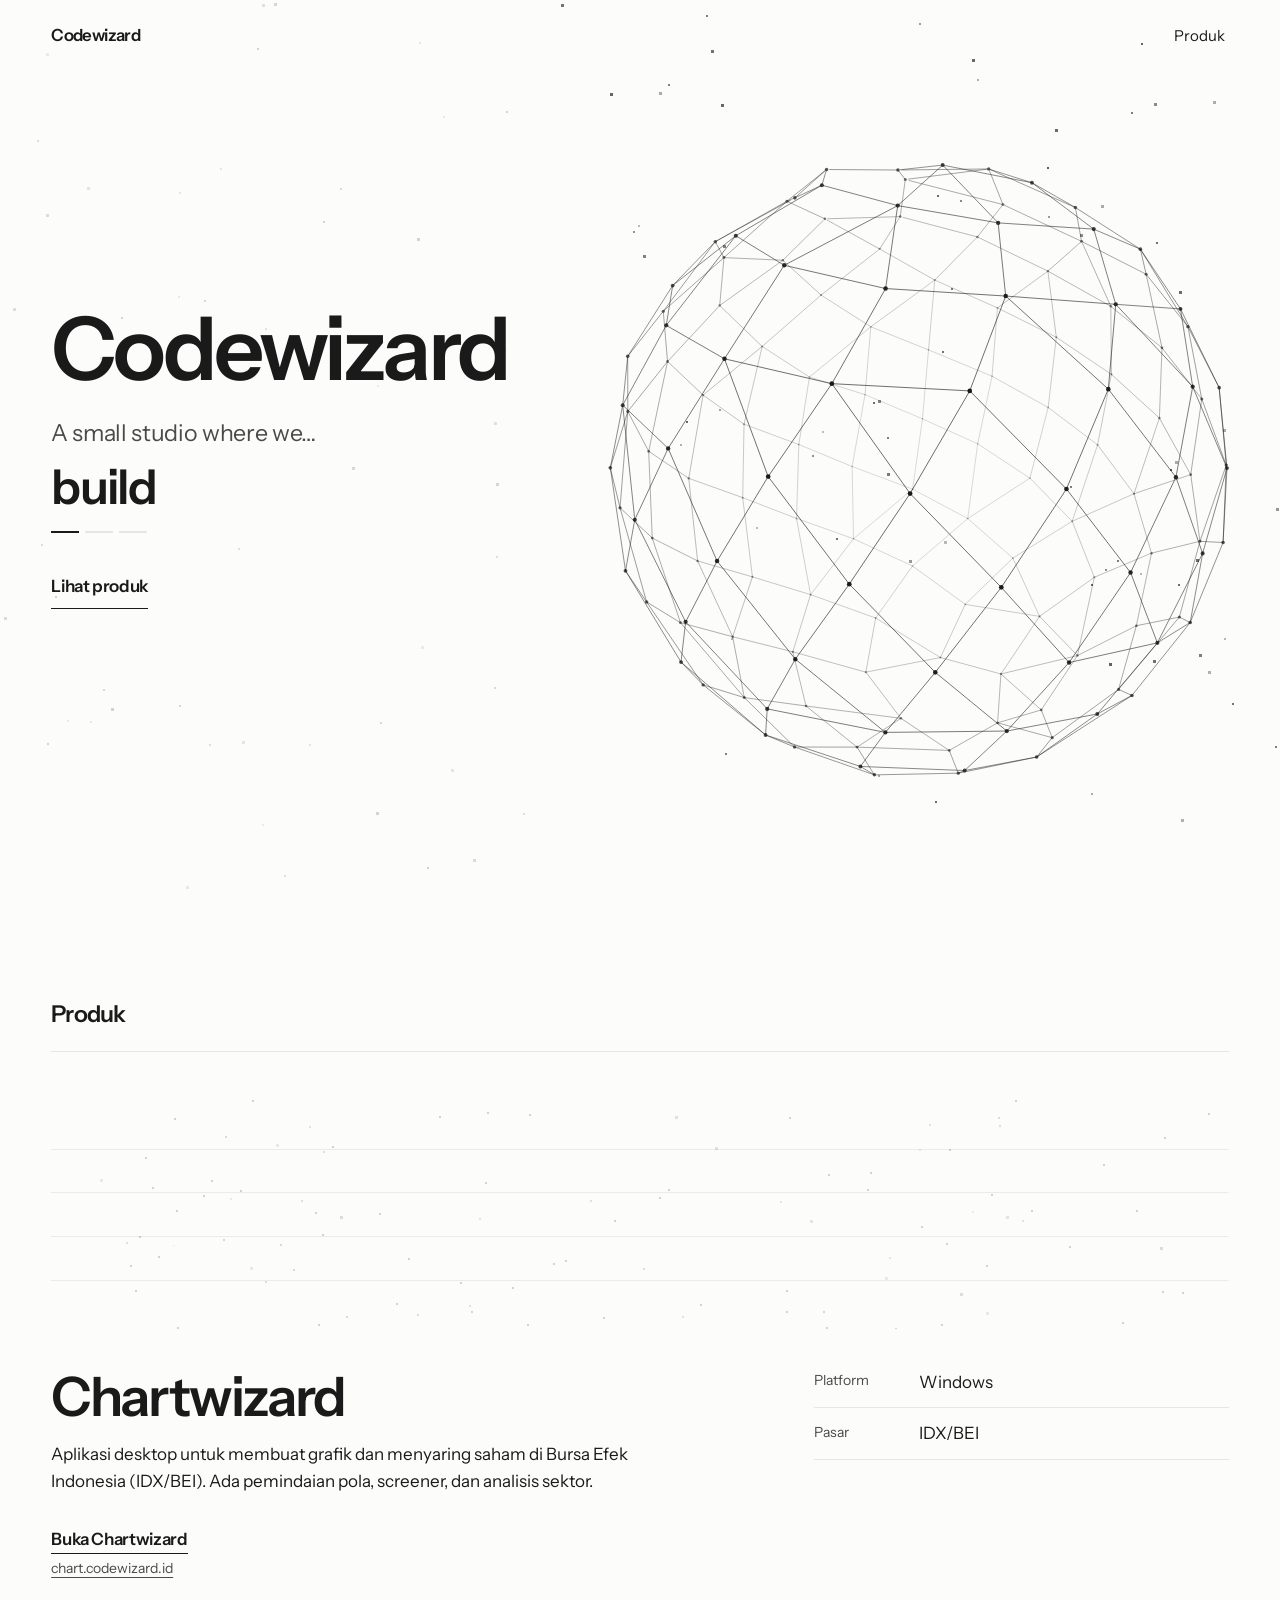
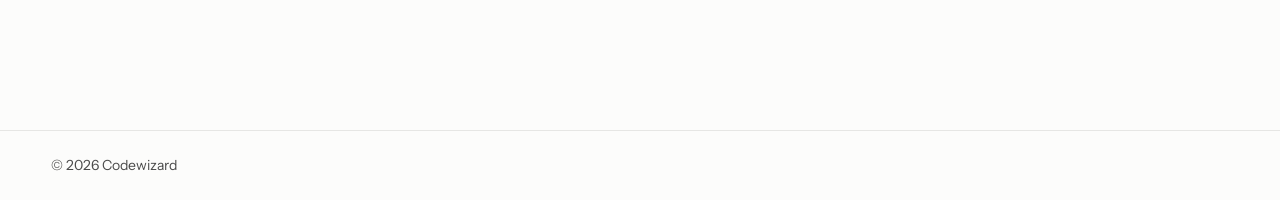
==== commit 8e82fbd6: "Polish the landing page with motion and a chart band for Chartwizard - Hero entrance: the globe gath" ====
--- a/index.html
+++ b/index.html
@@ -6,7 +6,7 @@
     <title>Codewizard — Studio produk</title>
     <meta name="description" content="Codewizard. A small studio where we build, deploy, and make it happen. Chartwizard, aplikasi grafik dan penyaring saham IDX/BEI untuk Windows, ada di chart.codewizard.id.">
     <link rel="canonical" href="https://codewizard.id/">
-    <meta name="theme-color" content="#ececeb">
+    <meta name="theme-color" content="#fcfcfb">
     <meta name="color-scheme" content="light">
     <meta property="og:site_name" content="Codewizard">
     <meta property="og:title" content="Codewizard — Studio produk">
@@ -27,6 +27,7 @@
     <link rel="apple-touch-icon" href="/apple-touch-icon.png">
     <link rel="preload" href="/fonts/instrument-sans-latin.woff2" as="font" type="font/woff2" crossorigin>
     <link rel="stylesheet" href="/styles.css">
+    <script>document.documentElement.classList.add("js");</script>
     <script type="application/ld+json">
       {
         "@context": "https://schema.org",
@@ -39,32 +40,40 @@
   </head>
   <body>
     <a class="lewati" href="#daftar">Langsung ke daftar produk</a>
+    <header class="kepala kepala-tetap" id="kepala">
+      <a class="nama" href="/">Codewizard</a>
+      <nav aria-label="Utama">
+        <a href="#daftar">Produk</a>
+      </nav>
+    </header>
     <main>
       <section class="hero" lang="en" aria-labelledby="nama-studio">
         <canvas id="bola" class="bola" aria-hidden="true"></canvas>
-        <header class="kepala">
-          <a class="nama" href="/">Codewizard</a>
-          <nav aria-label="Utama">
-            <a href="#daftar">Produk</a>
-          </nav>
-        </header>
         <div class="bola-ruang" aria-hidden="true"></div>
         <div class="hero-isi">
-          <h1 id="nama-studio">Codewizard</h1>
-          <p class="pengantar">A small studio where we…</p>
-          <p class="kata-baris"><span class="kata" id="kata">build</span></p>
+          <h1 id="nama-studio" class="masuk masuk-1"><span>Codewizard</span></h1>
+          <p class="pengantar masuk masuk-2" aria-hidden="true"><span>A small studio where we…</span></p>
+          <p class="kata-baris" aria-hidden="true"><span class="kata" id="kata">build</span></p>
+          <div class="jejak" id="jejak" aria-hidden="true"><span></span><span></span><span></span></div>
           <p class="sr">A small studio where we build, deploy, and make it happen.</p>
-          <a class="hero-lanjut" href="#daftar">Lihat produk</a>
+          <p class="hero-aksi"><a class="hero-lanjut garis" href="#daftar">Lihat produk</a></p>
         </div>
       </section>
-      <section id="daftar" class="daftar lebar" aria-label="Daftar produk">
-        <!-- Fallback tanpa JavaScript. Jaga agar sama dengan products.js. -->
-        <article class="produk">
-          <div class="produk-isi">
-            <h2>Chartwizard</h2>
-            <p>Aplikasi desktop untuk membuat grafik dan menyaring saham di Bursa Efek Indonesia (IDX/BEI). Ada pemindaian pola, screener, dan analisis sektor.</p>
-          </div>
-          <div class="produk-meta">
+      <section id="daftar" class="daftar lebar" aria-labelledby="judul-daftar">
+        <header class="daftar-kepala">
+          <h2 id="judul-daftar">Produk</h2>
+        </header>
+        <div class="daftar-isi" id="daftar-isi">
+          <!-- Fallback tanpa JavaScript. Jaga agar sama dengan products.js. -->
+          <article class="produk">
+            <div class="produk-isi">
+              <h3>Chartwizard</h3>
+              <p>Aplikasi desktop untuk membuat grafik dan menyaring saham di Bursa Efek Indonesia (IDX/BEI). Ada pemindaian pola, screener, dan analisis sektor.</p>
+              <a class="buka" href="https://chart.codewizard.id">
+                <span class="buka-aksi garis">Buka Chartwizard</span>
+                <span class="buka-domain">chart.codewizard.id</span>
+              </a>
+            </div>
             <dl class="spesifikasi">
               <div>
                 <dt>Platform</dt>
@@ -74,25 +83,9 @@
                 <dt>Pasar</dt>
                 <dd>IDX/BEI</dd>
               </div>
-              <div>
-                <dt>Paket</dt>
-                <dd>Pro, lewat Lynk</dd>
-              </div>
-              <div>
-                <dt>Bulanan</dt>
-                <dd>sekitar Rp19.000</dd>
-              </div>
-              <div>
-                <dt>Tahunan</dt>
-                <dd>sekitar Rp150.000</dd>
-              </div>
             </dl>
-            <a class="buka" href="https://chart.codewizard.id">
-              <span class="buka-aksi">Buka Chartwizard</span>
-              <span class="buka-domain">chart.codewizard.id</span>
-            </a>
-          </div>
-        </article>
+          </article>
+        </div>
       </section>
     </main>
     <footer class="kolofon">
@@ -101,5 +94,6 @@
     <script src="/products.js" defer></script>
     <script src="/site.js" defer></script>
     <script src="/globe.js" defer></script>
+    <script src="/chart.js" defer></script>
   </body>
 </html>
--- a/styles.css
+++ b/styles.css
@@ -7,18 +7,18 @@
 }
 
 :root {
-  --color-paper: #ececeb;
+  --color-paper: #fcfcfb;
   --color-ink: #1a1a1a;
   --color-secondary: #4a4a4a;
-  --color-rule: #d5d5d3;
-  --color-hover: #e2e2e0;
-  --color-select: #d2d2d0;
+  --color-rule: #e6e6e4;
+  --color-hover: #f3f3f1;
+  --color-select: #e8e8e6;
   --color-dust: #2a2a2a;
 
   --font-sans: "Instrument Sans", "Segoe UI", sans-serif;
   --font-size-display: clamp(3.1rem, 7vw, 5.5rem);
   --font-size-headline: clamp(2.2rem, 6vw, 3.6rem);
-  --font-size-title: clamp(1.8rem, 3vw, 2.4rem);
+  --font-size-title: clamp(2.2rem, 4.4vw, 3.4rem);
   --font-size-lead: clamp(1.2rem, 2vw, 1.45rem);
   --font-size-phrase: clamp(1.7rem, 5vw, 3rem);
   --font-size-body: 1.0625rem;
@@ -28,11 +28,11 @@
   --font-weight-regular: 400;
   --font-weight-semibold: 600;
   --line-height-display: 0.96;
-  --line-height-title: 1.12;
+  --line-height-title: 1.04;
   --line-height-lead: 1.45;
   --line-height-body: 1.55;
   --letter-spacing-display: -0.045em;
-  --letter-spacing-title: -0.03em;
+  --letter-spacing-title: -0.035em;
   --letter-spacing-lead: -0.015em;
   --letter-spacing-action: -0.02em;
 
@@ -48,12 +48,21 @@
   --space-10: 4rem;
   --space-sheet-x: clamp(1.25rem, 4vw, 3.5rem);
   --space-section: clamp(4rem, 8vw, 6.5rem);
+  /* One left edge for the header, the hero copy, and the product list. */
+  --space-gutter: max(var(--space-sheet-x), calc((100vw - 76rem) / 2));
+  --height-header: 4.5rem;
 
   --radius-none: 0;
 
   --ease-arrive: cubic-bezier(0.16, 1, 0.3, 1);
+  --ease-leave: cubic-bezier(0.7, 0, 0.84, 0);
+  --ease-swap: cubic-bezier(0.65, 0, 0.35, 1);
   --duration-feedback: 150ms;
   --duration-state: 180ms;
+  --duration-wash: 520ms;
+  --duration-wipe: 560ms;
+  --duration-entrance: 1100ms;
+  --duration-reveal: 900ms;
 
   color-scheme: light;
 }
@@ -65,7 +74,8 @@
 }
 
 html {
-  scrollbar-color: #bdbdbd transparent;
+  scrollbar-color: #c9c9c7 transparent;
+  scroll-padding-top: var(--height-header);
 }
 
 body {
@@ -78,6 +88,7 @@
   line-height: var(--line-height-body);
   font-synthesis: none;
   text-rendering: optimizeLegibility;
+  -webkit-font-smoothing: antialiased;
   caret-color: var(--color-ink);
 }
 
@@ -94,6 +105,7 @@
 a {
   text-underline-offset: 0.22em;
   touch-action: manipulation;
+  -webkit-tap-highlight-color: transparent;
 }
 
 .lewati {
@@ -120,26 +132,44 @@
   background: var(--color-paper);
   color: var(--color-ink);
   border-radius: var(--radius-none);
-  z-index: 3;
+  z-index: 20;
 }
 
 .lebar {
-  padding-left: max(var(--space-sheet-x), calc((100vw - 76rem) / 2));
-  padding-right: var(--space-sheet-x);
-}
-
-.hero {
-  position: relative;
-  display: grid;
-  grid-template-columns: minmax(0, 0.92fr) minmax(280px, 1.08fr);
-  grid-template-rows: auto 1fr;
-  align-items: center;
-  min-height: 100svh;
-  padding: 0 var(--space-sheet-x) var(--space-8);
-  background: var(--color-paper);
-  color: var(--color-ink);
-  overflow: hidden;
-}
+  padding-left: var(--space-gutter);
+  padding-right: var(--space-gutter);
+}
+
+/* The underline that leaves to the right and comes back from the left.
+   Shared by the hero link, the nav, and the visit link. */
+.garis {
+  text-decoration: none;
+  background-image: linear-gradient(currentColor, currentColor);
+  background-repeat: no-repeat;
+  background-position: 0 100%;
+  background-size: 100% 1px;
+}
+
+@keyframes wipe {
+  0% {
+    background-position: 100% 100%;
+    background-size: 100% 1px;
+  }
+  45% {
+    background-position: 100% 100%;
+    background-size: 0 1px;
+  }
+  55% {
+    background-position: 0 100%;
+    background-size: 0 1px;
+  }
+  100% {
+    background-position: 0 100%;
+    background-size: 100% 1px;
+  }
+}
+
+/* Header */
 
 .kepala {
   position: relative;
@@ -149,13 +179,35 @@
   justify-content: space-between;
   align-items: center;
   gap: var(--space-3) var(--space-6);
-  grid-column: 1 / -1;
-  min-height: 4.5rem;
+  min-height: var(--height-header);
 }
 
 .kepala-terang {
   position: relative;
   color: var(--color-ink);
+}
+
+.kepala-tetap {
+  position: fixed;
+  top: 0;
+  left: 0;
+  right: 0;
+  z-index: 10;
+  padding-left: var(--space-gutter);
+  padding-right: var(--space-gutter);
+  border-bottom: 1px solid transparent;
+  transition:
+    background-color 400ms var(--ease-arrive),
+    border-color 400ms var(--ease-arrive),
+    -webkit-backdrop-filter 400ms var(--ease-arrive),
+    backdrop-filter 400ms var(--ease-arrive);
+}
+
+.kepala-tetap.tergulir {
+  background-color: rgb(252 252 251 / 0.82);
+  border-bottom-color: var(--color-rule);
+  -webkit-backdrop-filter: blur(14px);
+  backdrop-filter: blur(14px);
 }
 
 .nama {
@@ -190,23 +242,42 @@
   font-size: var(--font-size-nav);
   text-decoration: none;
   border-radius: var(--radius-none);
-  transition: opacity var(--duration-feedback) linear;
+  background-image: linear-gradient(currentColor, currentColor);
+  background-repeat: no-repeat;
+  background-position: 0 calc(100% - 0.6rem);
+  background-size: 0 1px;
+  transition:
+    opacity var(--duration-feedback) linear,
+    background-size 420ms var(--ease-arrive);
 }
 
 nav a:hover {
-  text-decoration: underline;
-  text-decoration-thickness: 1px;
+  background-size: calc(100% - 0.5rem) 1px;
+  background-position: 0.25rem calc(100% - 0.6rem);
 }
 
 nav a:active {
   opacity: 0.6;
+}
+
+/* Hero */
+
+.hero {
+  position: relative;
+  display: grid;
+  grid-template-columns: minmax(0, 0.92fr) minmax(280px, 1.08fr);
+  align-items: center;
+  min-height: 100svh;
+  padding: var(--height-header) var(--space-gutter) var(--space-8);
+  background: var(--color-paper);
+  color: var(--color-ink);
+  overflow: hidden;
 }
 
 .hero-isi {
   position: relative;
   z-index: 1;
   grid-column: 1;
-  grid-row: 2;
   max-width: 36rem;
   padding-top: var(--space-6);
   padding-bottom: var(--space-8);
@@ -220,6 +291,17 @@
   letter-spacing: var(--letter-spacing-display);
   line-height: var(--line-height-display);
   text-wrap: balance;
+}
+
+/* A line that rises out of its own mask. */
+.masuk {
+  overflow: hidden;
+  padding-bottom: 0.08em;
+  margin-bottom: -0.08em;
+}
+
+.masuk > span {
+  display: block;
 }
 
 .pengantar {
@@ -233,11 +315,14 @@
 }
 
 .kata-baris {
-  margin: var(--space-3) 0 0;
+  margin: var(--space-2) 0 0;
   overflow: hidden;
   font-size: var(--font-size-phrase);
   line-height: 1.15;
   min-height: 1.2em;
+  /* Room for the descenders in “deploy” and “happen”. */
+  padding-bottom: 0.14em;
+  margin-bottom: -0.14em;
 }
 
 .kata {
@@ -248,12 +333,54 @@
   letter-spacing: var(--letter-spacing-title);
   line-height: 1.15;
   white-space: nowrap;
-  transition: opacity 380ms var(--ease-arrive), transform 380ms var(--ease-arrive);
-}
-
-.kata.sembunyi {
-  opacity: 0;
-  transform: translateY(-0.4em);
+}
+
+.huruf {
+  display: inline-block;
+  white-space: pre;
+}
+
+/* Three marks under the phrase: which word is up, and how long it stays. */
+.jejak {
+  display: flex;
+  gap: 6px;
+  margin-top: var(--space-4);
+}
+
+.jejak span {
+  position: relative;
+  display: block;
+  width: 1.75rem;
+  height: 2px;
+  background: var(--color-rule);
+  overflow: hidden;
+}
+
+.jejak span::after {
+  content: "";
+  position: absolute;
+  inset: 0;
+  background: var(--color-ink);
+  transform: scaleX(0);
+  transform-origin: left center;
+}
+
+.jejak span.selesai::after {
+  transform: scaleX(1);
+}
+
+.jejak span.aktif::after {
+  animation: isi var(--tahan, 2800ms) linear forwards;
+}
+
+@keyframes isi {
+  to {
+    transform: scaleX(1);
+  }
+}
+
+html:not(.js) .jejak {
+  display: none;
 }
 
 .sr {
@@ -268,23 +395,25 @@
   border: 0;
 }
 
+.hero-aksi {
+  margin: var(--space-7) 0 0;
+}
+
 .hero-lanjut {
   display: inline-flex;
   align-items: center;
   min-height: 2.75rem;
-  margin-top: var(--space-7);
   color: var(--color-ink);
   font-weight: var(--font-weight-semibold);
   letter-spacing: var(--letter-spacing-action);
-  text-decoration: none;
-  border-bottom: 1px solid var(--color-ink);
   border-radius: var(--radius-none);
-  transition: opacity var(--duration-feedback) linear, transform var(--duration-feedback) var(--ease-arrive);
+  transition: opacity var(--duration-feedback) linear, transform 300ms var(--ease-arrive);
 }
 
 .hero-lanjut:hover,
 .hero-lanjut:focus-visible {
   transform: translateX(3px);
+  animation: wipe var(--duration-wipe) var(--ease-swap);
 }
 
 .hero-lanjut:active {
@@ -300,33 +429,90 @@
   height: 100%;
   display: block;
   pointer-events: none;
-  filter: blur(1px);
+  filter: blur(0.6px);
 }
 
 .bola-ruang {
   display: none;
 }
 
+/* Product list */
+
 .daftar {
   padding-top: var(--space-section);
-  padding-bottom: var(--space-8);
+  padding-bottom: var(--space-section);
   background: var(--color-paper);
 }
 
+.daftar-kepala {
+  display: flex;
+  flex-wrap: wrap;
+  justify-content: space-between;
+  align-items: baseline;
+  gap: var(--space-2) var(--space-6);
+  padding-bottom: var(--space-6);
+}
+
+.daftar-kepala h2 {
+  margin: 0;
+  font-size: var(--font-size-lead);
+  font-weight: var(--font-weight-semibold);
+  letter-spacing: var(--letter-spacing-title);
+  line-height: var(--line-height-title);
+}
+
 .produk {
+  position: relative;
+  isolation: isolate;
   display: grid;
   grid-template-columns: minmax(0, 1.35fr) minmax(16rem, 0.8fr);
-  gap: var(--space-6) var(--space-9);
-  padding: var(--space-8) 0;
-  border-top: 1px solid var(--color-rule);
+  gap: var(--space-7) var(--space-10);
+  padding: var(--space-9) 0;
   border-radius: var(--radius-none);
-  position: relative;
-  transition: background-color var(--duration-state) var(--ease-arrive);
-}
-
-.produk:has(.buka:hover),
-.produk:has(.buka:focus-visible) {
+}
+
+.produk + .produk {
+  margin-top: 0;
+}
+
+/* A product's own moving picture, across the top of its row (chart.js). */
+.grafik {
+  grid-column: 1 / -1;
+  display: block;
+  width: 100%;
+  height: clamp(10rem, 18vw, 16rem);
+  margin-bottom: var(--space-2);
+  pointer-events: none;
+}
+
+/* Top hairline, drawn in from the left when the row arrives. */
+.produk::before {
+  content: "";
+  position: absolute;
+  top: 0;
+  left: 0;
+  right: 0;
+  height: 1px;
+  background: var(--color-rule);
+  transform-origin: left center;
+}
+
+/* Row wash: grows from the left under the pointer, recedes to the right. */
+.produk::after {
+  content: "";
+  position: absolute;
+  z-index: -1;
+  inset: 1px calc(var(--space-5) * -1) 0;
   background: var(--color-hover);
+  transform: scaleX(0);
+  transform-origin: right center;
+  transition: transform var(--duration-wash) var(--ease-arrive);
+}
+
+.produk:has(.buka:hover)::after,
+.produk:has(.buka:focus-visible)::after {
+  transform: scaleX(1);
+  transform-origin: left center;
 }
 
 .produk:has(.buka):focus-within {
@@ -338,25 +524,30 @@
   outline: none;
 }
 
-.produk h2 {
-  margin: 0 0 var(--space-3);
+.produk h3 {
+  margin: 0 0 var(--space-4);
   font-size: var(--font-size-title);
   font-weight: var(--font-weight-semibold);
   letter-spacing: var(--letter-spacing-title);
   line-height: var(--line-height-title);
   text-wrap: balance;
+  transition: translate var(--duration-wash) var(--ease-arrive);
+}
+
+.produk:has(.buka:hover) h3,
+.produk:has(.buka:focus-visible) h3 {
+  /* translate, not transform, so the list reveal cannot override it. */
+  translate: 3px 0;
 }
 
 .produk p {
-  max-width: 38em;
-  margin: 0;
-}
-
-.produk-meta {
+  max-width: 34em;
+  margin: 0;
+  text-wrap: pretty;
+}
+
+.spesifikasi {
   align-self: start;
-}
-
-.spesifikasi {
   margin: 0;
 }
 
@@ -364,13 +555,19 @@
   display: grid;
   grid-template-columns: 5.8rem minmax(0, 1fr);
   gap: var(--space-3);
-  padding: var(--space-2) 0;
+  padding: var(--space-3) 0;
   border-bottom: 1px solid var(--color-rule);
+}
+
+.spesifikasi div:first-child {
+  padding-top: 0;
 }
 
 .spesifikasi dt {
   color: var(--color-secondary);
   font-size: var(--font-size-label);
+  line-height: var(--line-height-body);
+  padding-top: 0.1em;
 }
 
 .spesifikasi dd {
@@ -379,11 +576,11 @@
 }
 
 .buka {
-  display: flex;
+  display: inline-flex;
   flex-direction: column;
   align-items: flex-start;
   gap: var(--space-1);
-  margin-top: var(--space-5);
+  margin-top: var(--space-7);
   min-height: 2.75rem;
   color: var(--color-ink);
   text-decoration: none;
@@ -394,13 +591,14 @@
   display: inline-block;
   font-weight: var(--font-weight-semibold);
   letter-spacing: var(--letter-spacing-action);
-  border-bottom: 1px solid var(--color-ink);
-  transition: transform var(--duration-feedback) var(--ease-arrive), opacity var(--duration-feedback) linear;
+  padding-bottom: 1px;
+  transition: transform 300ms var(--ease-arrive), opacity var(--duration-feedback) linear;
 }
 
 .buka:hover .buka-aksi,
 .buka:focus-visible .buka-aksi {
   transform: translateX(3px);
+  animation: wipe var(--duration-wipe) var(--ease-swap);
 }
 
 .buka:active .buka-aksi {
@@ -427,6 +625,8 @@
   color: var(--color-secondary);
 }
 
+/* 404 */
+
 .halaman-hilang {
   padding-top: clamp(4rem, 12vw, 8rem);
   padding-bottom: var(--space-10);
@@ -447,6 +647,8 @@
   margin-top: var(--space-7);
 }
 
+/* Footer */
+
 .kolofon {
   padding-top: var(--space-6);
   padding-bottom: var(--space-6);
@@ -459,21 +661,133 @@
   margin: 0;
 }
 
+/* Motion: one entrance for the hero, one reveal for the list. */
+
+@media (prefers-reduced-motion: no-preference) {
+  html {
+    scroll-behavior: smooth;
+  }
+
+  @keyframes naik {
+    from {
+      transform: translateY(105%);
+    }
+    to {
+      transform: none;
+    }
+  }
+
+  @keyframes muncul {
+    from {
+      opacity: 0;
+      transform: translateY(0.75rem);
+    }
+    to {
+      opacity: 1;
+      transform: none;
+    }
+  }
+
+  @keyframes pudar {
+    from {
+      opacity: 0;
+    }
+    to {
+      opacity: 1;
+    }
+  }
+
+  .kepala-tetap {
+    animation: pudar 900ms var(--ease-arrive) 250ms both;
+  }
+
+  .masuk > span {
+    animation: naik var(--duration-entrance) var(--ease-arrive) both;
+  }
+
+  .masuk-1 > span {
+    animation-delay: 120ms;
+  }
+
+  .masuk-2 > span {
+    animation-delay: 260ms;
+  }
+
+  .kata-baris > .kata {
+    animation: naik var(--duration-entrance) var(--ease-arrive) 400ms both;
+  }
+
+  .jejak {
+    animation: pudar 700ms linear 700ms both;
+  }
+
+  .hero-aksi {
+    animation: muncul 900ms var(--ease-arrive) 640ms both;
+  }
+
+  /* The list reveal waits for site.js to mark rows as ready, so the list
+     is never hidden when the script does not run. */
+  .js .siap .daftar-kepala > *,
+  .js .siap.produk .produk-isi > *,
+  .js .siap.produk .spesifikasi > div {
+    opacity: 0;
+    transform: translateY(1rem);
+    transition:
+      opacity var(--duration-reveal) var(--ease-arrive),
+      transform var(--duration-reveal) var(--ease-arrive);
+  }
+
+  .js .siap.produk::before {
+    transform: scaleX(0);
+    transition: transform 1200ms var(--ease-arrive);
+  }
+
+  .js .siap.tampak .daftar-kepala > *,
+  .js .siap.tampak.produk .produk-isi > *,
+  .js .siap.tampak.produk .spesifikasi > div {
+    opacity: 1;
+    transform: none;
+  }
+
+  .js .siap.tampak.produk::before {
+    transform: scaleX(1);
+  }
+
+  .js .siap.produk .produk-isi > :nth-child(1) {
+    transition-delay: 120ms;
+  }
+
+  .js .siap.produk .produk-isi > :nth-child(2) {
+    transition-delay: 200ms;
+  }
+
+  .js .siap.produk .produk-isi > :nth-child(3) {
+    transition-delay: 280ms;
+  }
+
+  .js .siap.produk .spesifikasi > div {
+    transition-delay: calc(240ms + var(--i, 0) * 60ms);
+  }
+
+  /* After the reveal, hover moves the title on its own clock. */
+  .js .siap.tampak.produk .produk-isi > h3 {
+    transition:
+      opacity var(--duration-reveal) var(--ease-arrive) 120ms,
+      transform var(--duration-reveal) var(--ease-arrive) 120ms,
+      translate var(--duration-wash) var(--ease-arrive);
+  }
+}
+
 @media (max-width: 720px) {
   .hero {
     grid-template-columns: 1fr;
-    grid-template-rows: auto auto auto;
+    grid-template-rows: auto auto;
     align-items: stretch;
-  }
-
-  .kepala {
-    grid-column: 1;
-    grid-row: 1;
   }
 
   .hero-isi {
     grid-column: 1;
-    grid-row: 3;
+    grid-row: 2;
     max-width: none;
     padding-top: var(--space-4);
     padding-bottom: var(--space-8);
@@ -482,33 +796,43 @@
   .bola-ruang {
     display: block;
     grid-column: 1;
-    grid-row: 2;
-    height: 46vh;
+    grid-row: 1;
+    height: 42vh;
     min-height: 240px;
   }
 
   .produk {
     grid-template-columns: 1fr;
-    gap: var(--space-6);
+    gap: var(--space-7);
+    padding: var(--space-8) 0;
+  }
+
+  .produk::after {
+    inset: 1px calc(var(--space-sheet-x) * -1) 0;
   }
 }
 
 @media (prefers-reduced-motion: reduce) {
-  .kata,
-  .kata.sembunyi {
-    opacity: 1;
-    transform: none;
-    transition: none;
-  }
-
   .hero-lanjut,
   .hero-lanjut:hover,
   .hero-lanjut:focus-visible,
   .hero-lanjut:active,
   .buka:hover .buka-aksi,
   .buka:focus-visible .buka-aksi,
-  .buka:active .buka-aksi {
+  .buka:active .buka-aksi,
+  .produk:has(.buka:hover) h3,
+  .produk:has(.buka:focus-visible) h3 {
     transform: none;
+    translate: none;
+    animation: none;
+  }
+
+  .produk::after {
+    transition: none;
+  }
+
+  .jejak {
+    display: none;
   }
 }
 
@@ -519,10 +843,13 @@
     min-height: 0;
   }
 
-  .bola {
-    display: none;
-  }
-
+  .kepala-tetap {
+    position: static;
+  }
+
+  .bola,
+  .grafik,
+  .jejak,
   .lewati {
     display: none;
   }
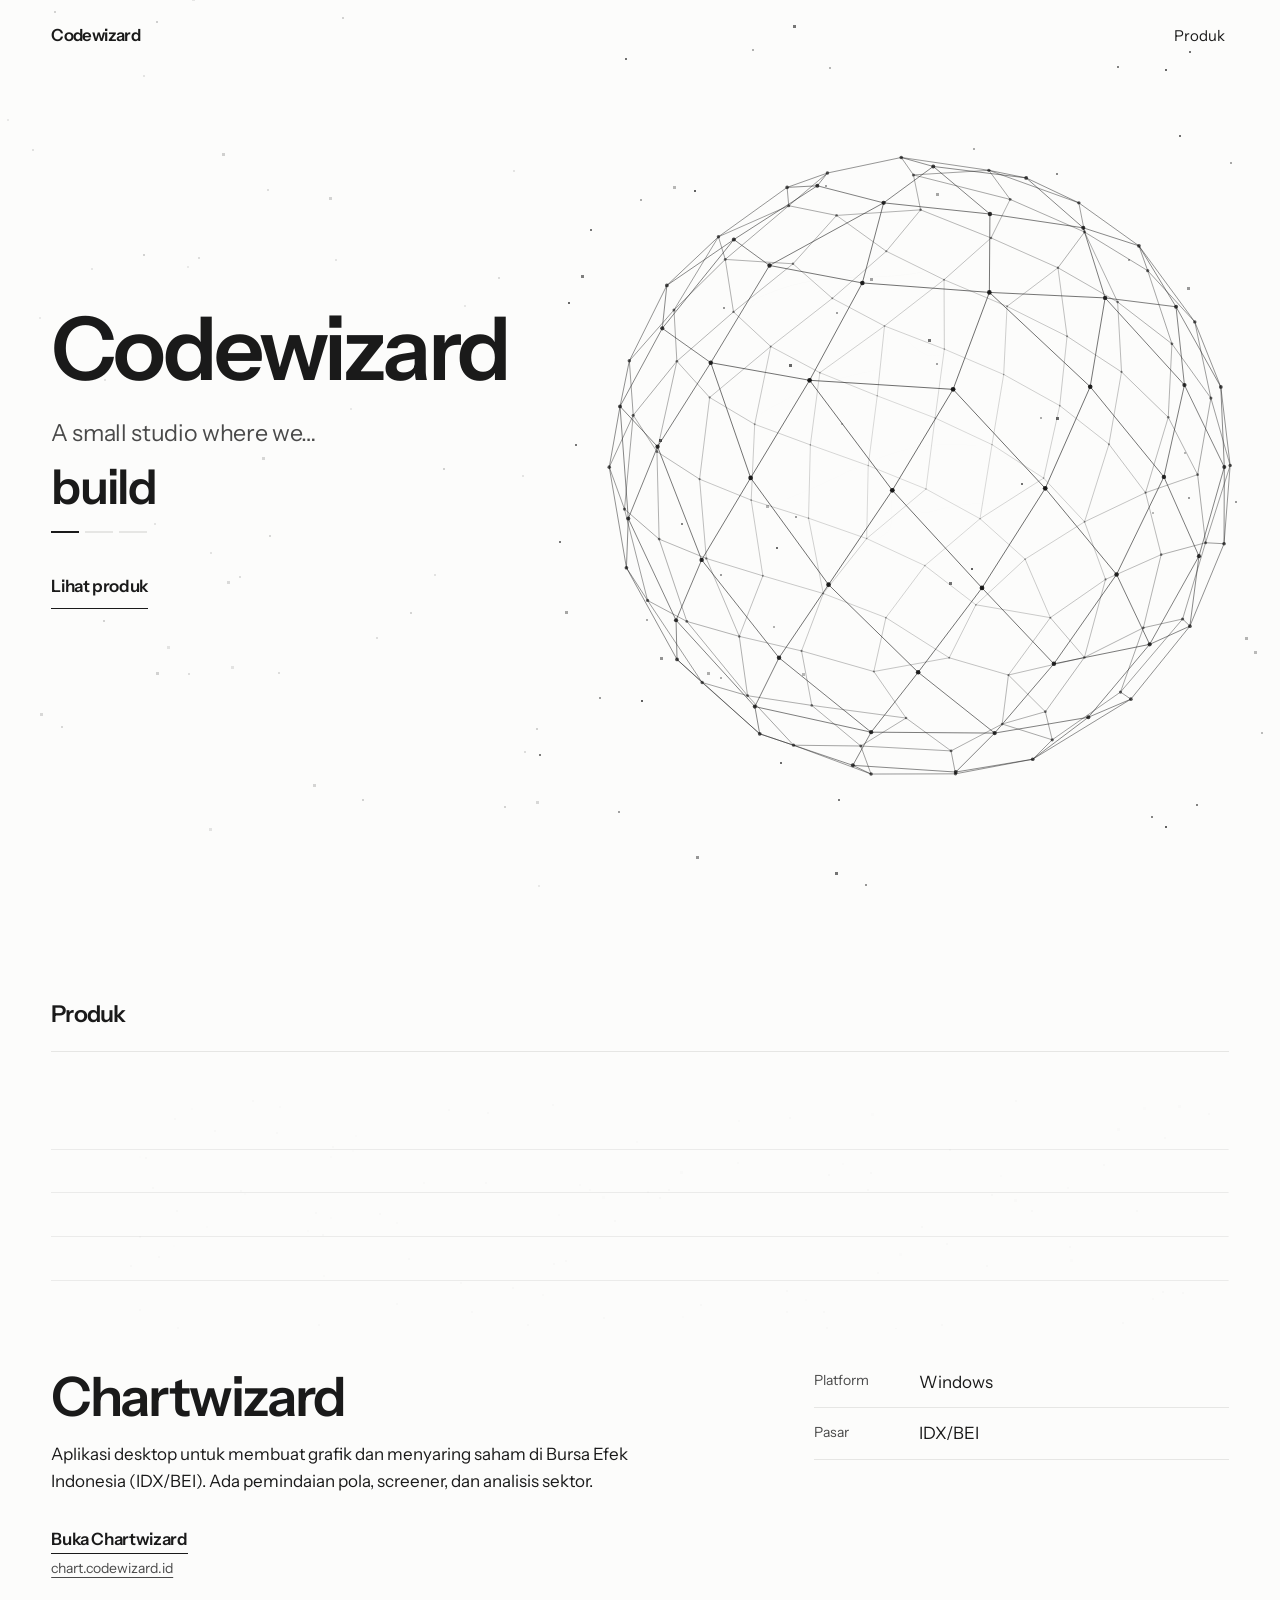
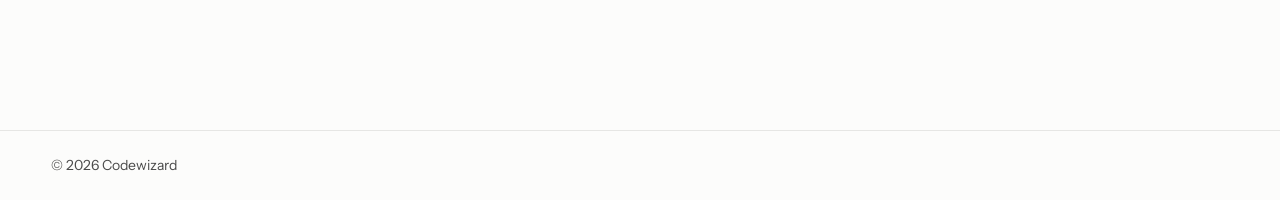
==== commit 71b679a4: "Swap in the new wave-line emblem and add wave accents to the globe Favicons (ico, svg, 32px png, app" ====
--- a/index.html
+++ b/index.html
@@ -17,11 +17,12 @@
     <meta property="og:image" content="https://codewizard.id/og.png">
     <meta property="og:image:width" content="1200">
     <meta property="og:image:height" content="630">
-    <meta property="og:image:alt" content="Codewizard, studio produk kecil.">
+    <meta property="og:image:alt" content="Codewizard: lambang lingkaran bergaris gelombang Sasirangan, di samping nama studio.">
     <meta name="twitter:card" content="summary_large_image">
     <meta name="twitter:title" content="Codewizard — Studio produk">
     <meta name="twitter:description" content="A small studio where we build, deploy, and make it happen. Chartwizard ada di chart.codewizard.id.">
     <meta name="twitter:image" content="https://codewizard.id/og.png">
+    <link rel="icon" href="/favicon.ico" sizes="48x48">
     <link rel="icon" href="/favicon.svg" type="image/svg+xml">
     <link rel="icon" href="/favicon-32.png" type="image/png" sizes="32x32">
     <link rel="apple-touch-icon" href="/apple-touch-icon.png">
